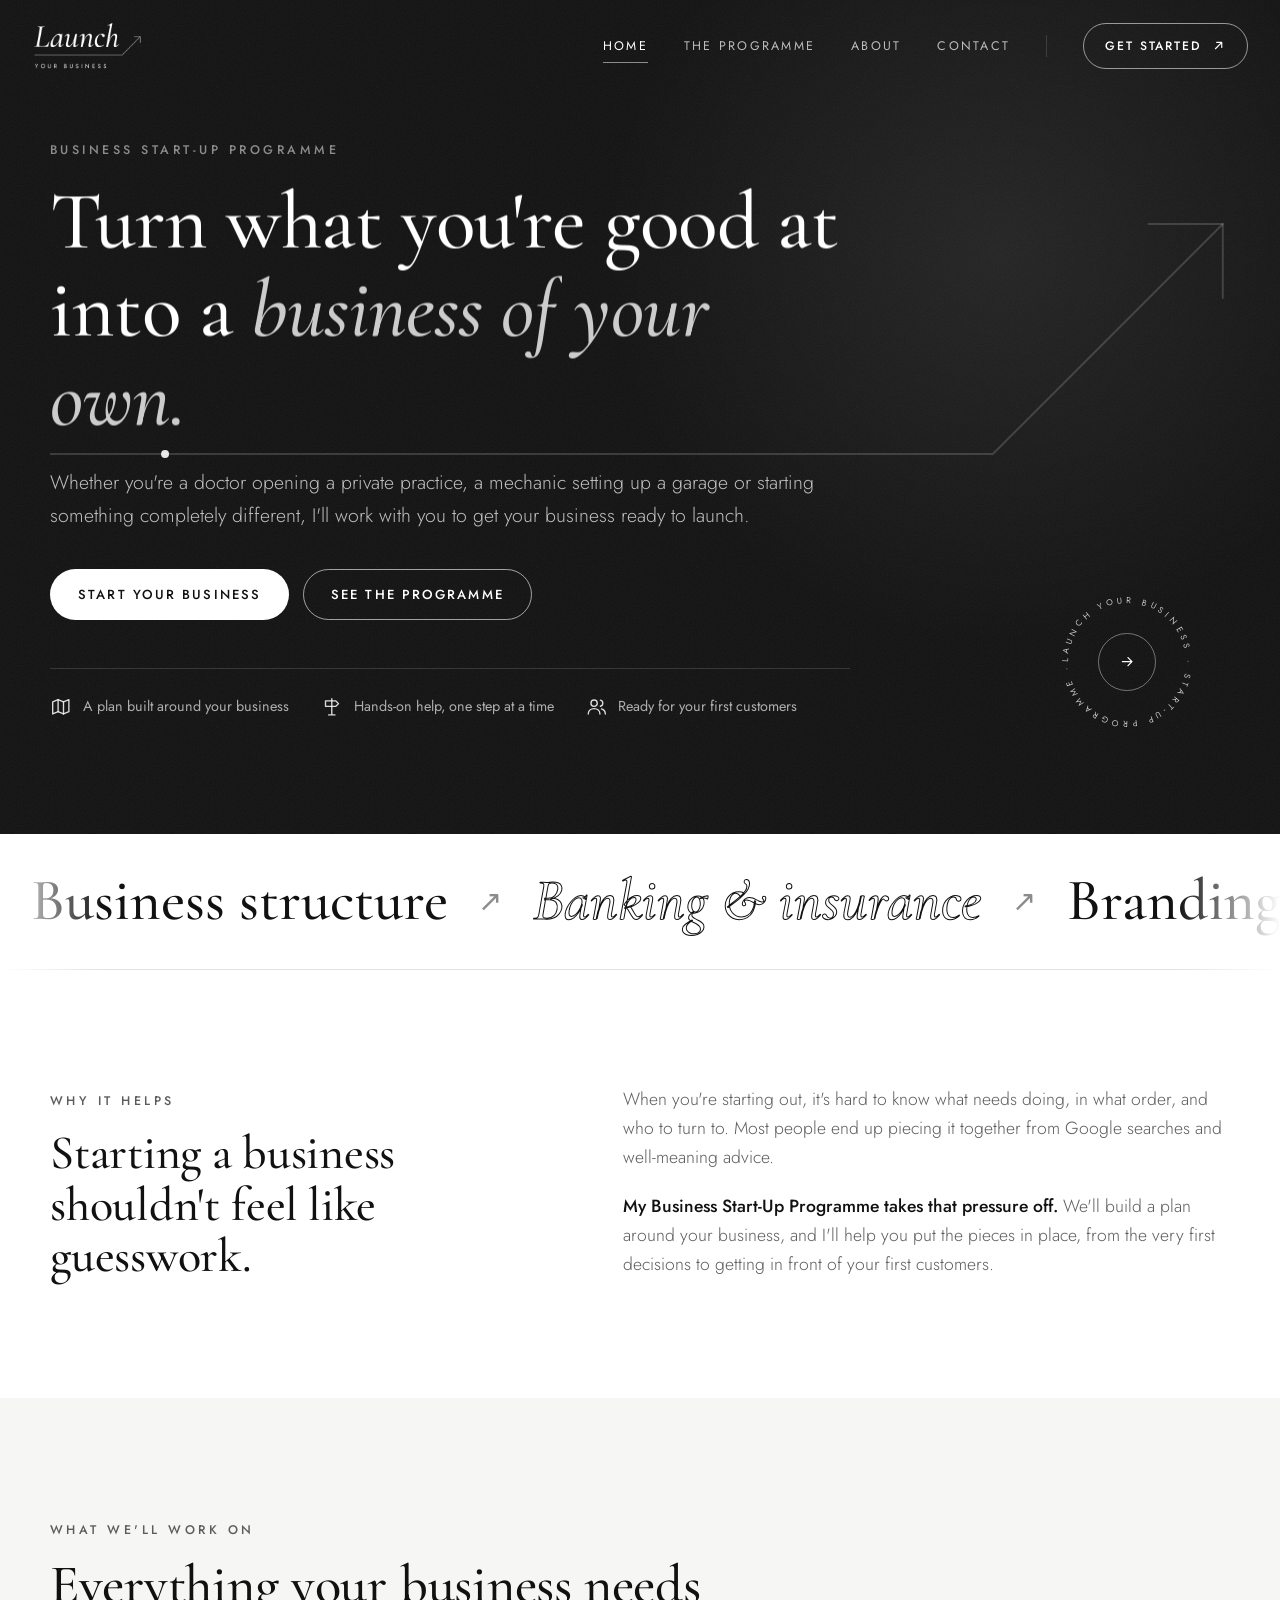
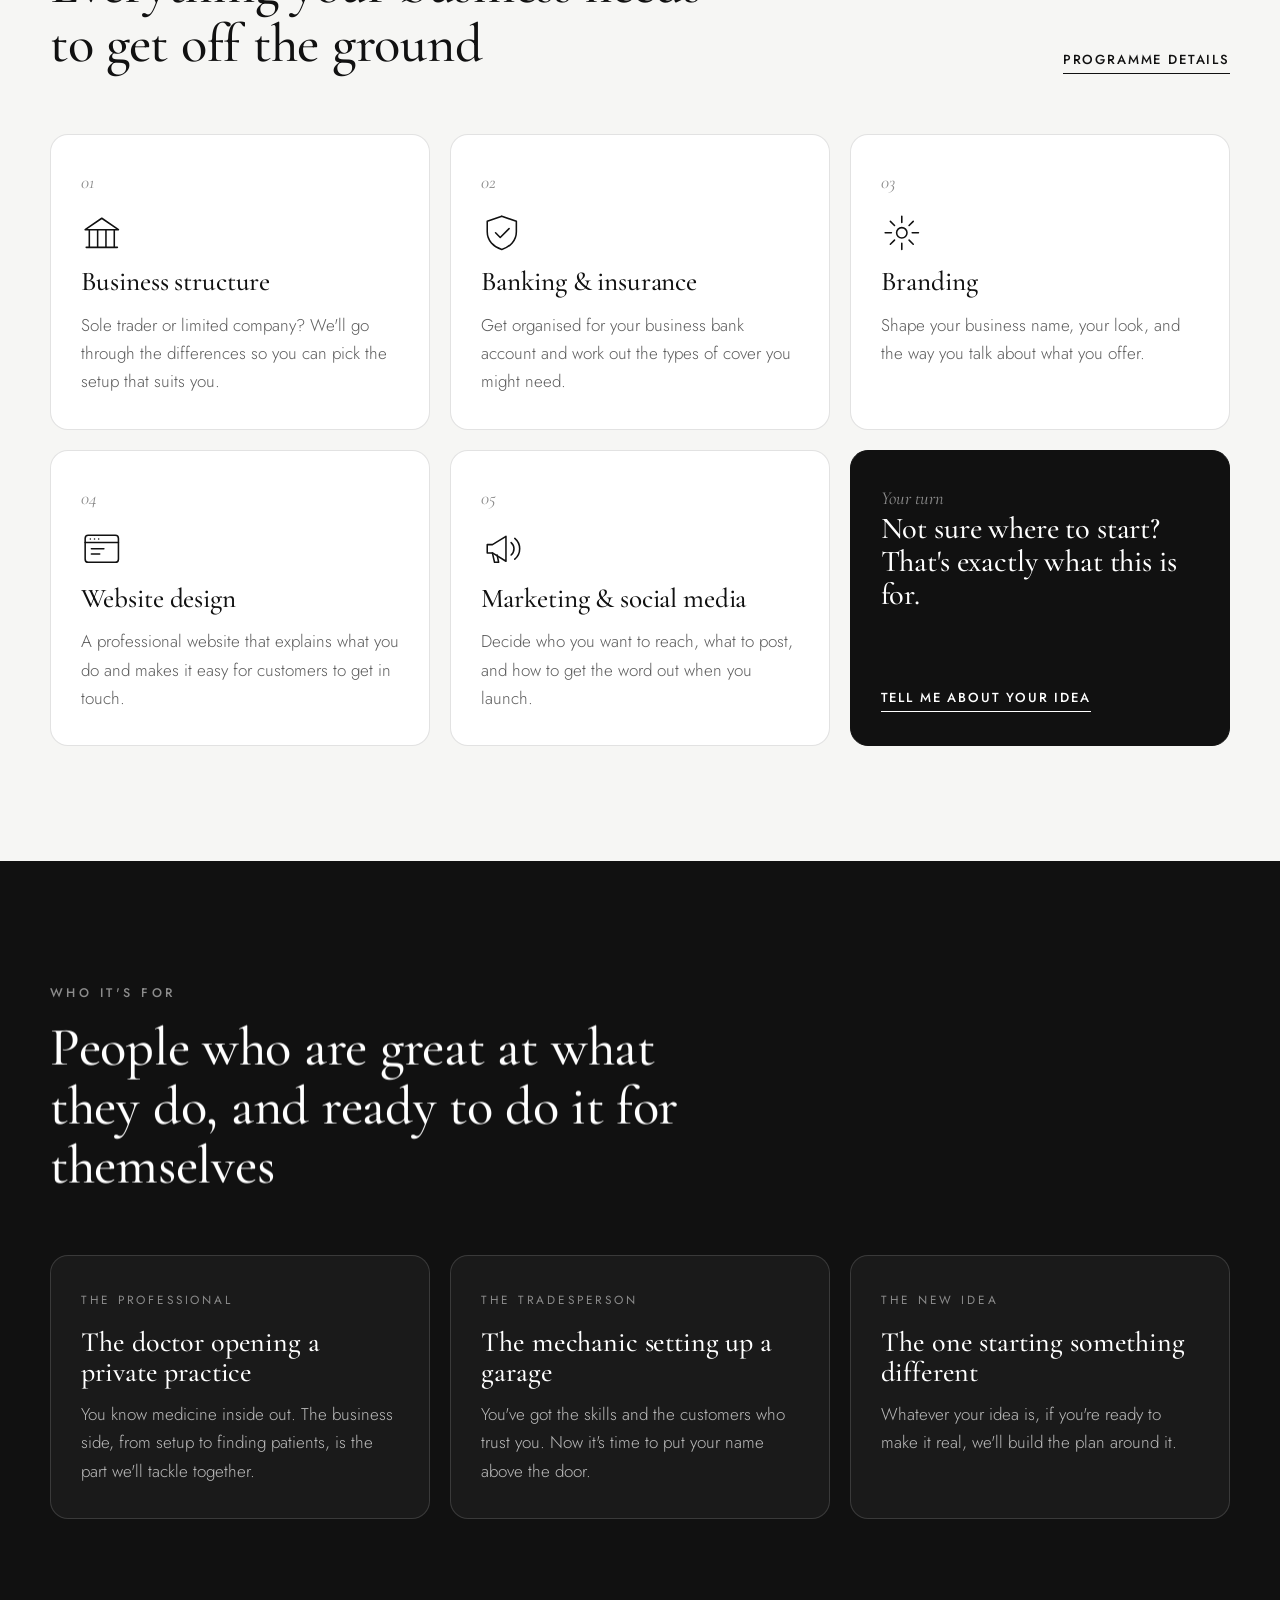
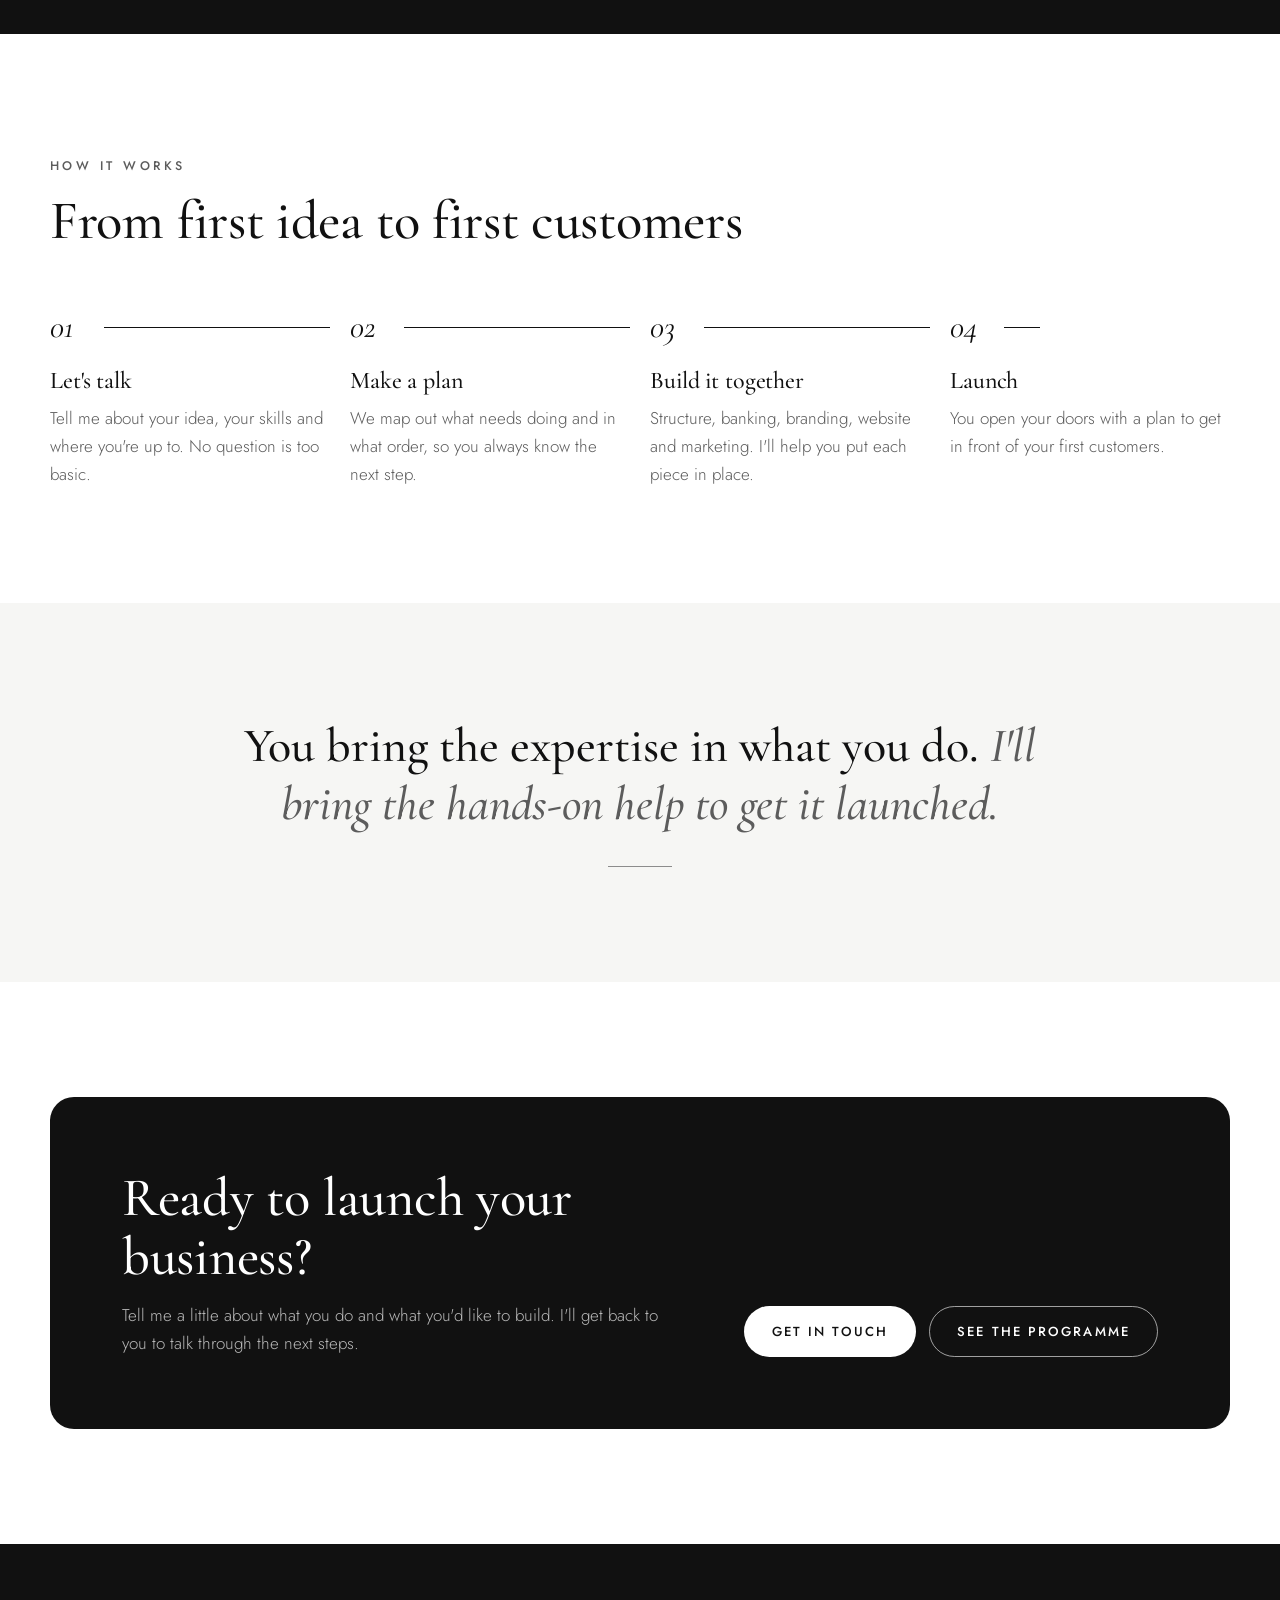
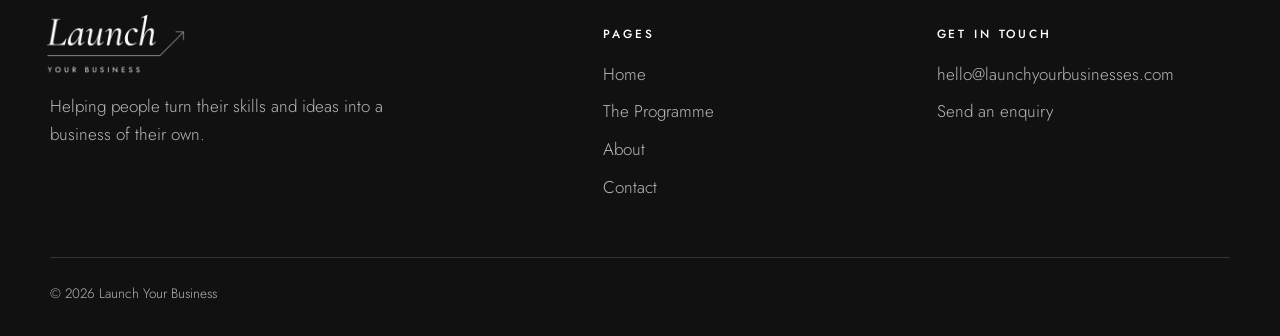
==== index.html @ cf75a1b1 "Add Launch Your Business site: pages, styles, brand assets, SEO files Co-Authored-By: Claude Opus 5." ====
<!DOCTYPE html>
<!--
  ============================================================
  Website designed & developed by BuildYourWeb
  https://buildyourweb.ae
  Crafted for Launch Your Business - Business Start-Up Programme.
  (c) BuildYourWeb. All rights reserved.
  ============================================================
-->
<html lang="en-GB">
  <head>
    <meta charset="UTF-8" />
    <meta name="viewport" content="width=device-width, initial-scale=1.0, viewport-fit=cover" />
    <title>Launch Your Business | Business Start-Up Programme</title>
    <meta name="description" content="Turn your skills into a business of your own. Hands-on help with business structure, banking and insurance, branding, your website and marketing, from the first decisions to your first customers." />
    <meta name="theme-color" content="#111111" />
    <meta name="apple-mobile-web-app-status-bar-style" content="black" />
    <script>
      (function () {
        var d = document.documentElement;
        d.classList.add("js");
        try {
          if (!sessionStorage.getItem("lyb-intro") && !window.matchMedia("(prefers-reduced-motion: reduce)").matches) {
            d.classList.add("show-intro");
            sessionStorage.setItem("lyb-intro", "1");
          }
        } catch (e) {}
      })();
    </script>
    <link rel="canonical" href="https://www.launchyourbusinesses.com/" />

    <link rel="icon" type="image/png" href="assets/logo/favicon.png?v=1" />
    <link rel="apple-touch-icon" href="assets/logo/favicon.png?v=1" />

    <meta property="og:type" content="website" />
    <meta property="og:url" content="https://www.launchyourbusinesses.com/" />
    <meta property="og:title" content="Launch Your Business | Business Start-Up Programme" />
    <meta property="og:description" content="Hands-on help turning your skills and ideas into a business of your own, from the first decisions to your first customers." />
    <meta property="og:image" content="https://www.launchyourbusinesses.com/assets/logo/lyb-logo.png" />
    <meta property="og:site_name" content="Launch Your Business" />
    <meta property="og:locale" content="en_GB" />
    <meta name="twitter:card" content="summary_large_image" />

    <link rel="preconnect" href="https://fonts.googleapis.com" />
    <link rel="preconnect" href="https://fonts.gstatic.com" crossorigin />
    <link href="https://fonts.googleapis.com/css2?family=Cormorant+Garamond:ital,wght@0,500;0,600;1,500&family=Jost:wght@300;400;500&display=swap" rel="stylesheet" />
    <link rel="stylesheet" href="assets/css/style.css?v=24" />
    <script type="application/ld+json">
      {
        "@context": "https://schema.org",
        "@type": "ProfessionalService",
        "name": "Launch Your Business",
        "url": "https://www.launchyourbusinesses.com/",
        "logo": "https://www.launchyourbusinesses.com/assets/logo/lyb-logo.png",
        "description": "A business start-up programme helping people turn their skills and ideas into a business of their own: business structure, banking and insurance, branding, website design, and marketing and social media."
      }
    </script>
  </head>
  <body data-page="home">
    <div class="intro" aria-hidden="true">
      <div class="intro-inner">
        <span class="intro-word"><span>Launch</span></span>
        <svg class="intro-line" viewBox="0 0 400 70" fill="none">
          <path d="M3 60 H300 L355 8" pathLength="1" />
          <path d="M328 8 H355 V35" pathLength="1" />
        </svg>
        <span class="intro-sub">Your Business</span>
      </div>
    </div>
    <a class="skip-link" href="#main">Skip to content</a>
    <header class="site-header">
      <div class="container nav-wrap">
        <a class="logo" href="./" aria-label="Launch Your Business home">
          <img src="assets/logo/lyb-logo-transparent.png" alt="Launch Your Business" width="2400" height="1071" decoding="async" />
        </a>
        <nav class="nav" id="site-nav" aria-label="Main">
          <ul class="nav-links">
            <li><a href="./" data-page-link="home">Home</a></li>
            <li><a href="programme/" data-page-link="programme">The Programme</a></li>
            <li><a href="about/" data-page-link="about">About</a></li>
            <li><a href="contact/" data-page-link="contact">Contact</a></li>
          </ul>
          <span class="nav-divider" aria-hidden="true"></span>
          <a class="nav-cta" href="contact/">Get started <svg viewBox="0 0 24 24" fill="none" stroke="currentColor" stroke-width="1.8" stroke-linecap="round" stroke-linejoin="round" aria-hidden="true"><path d="M7 17 17 7M9 7h8v8"/></svg></a>
        </nav>
        <button class="menu-toggle" aria-expanded="false" aria-controls="site-nav" aria-label="Open menu"><span></span><span></span><span></span></button>
      </div>
      <span class="scroll-progress" aria-hidden="true"></span>
    </header>

    <main id="main">
      <section class="hero">
        <svg class="hero-line" viewBox="0 0 1000 420" fill="none" aria-hidden="true">
          <path id="heroPath" d="M0 400 H700 L940 160" pathLength="1" stroke="currentColor" stroke-width="3" stroke-linecap="round" stroke-linejoin="round" />
          <path d="M862 160 H940 V238" pathLength="1" stroke="currentColor" stroke-width="3" stroke-linecap="round" stroke-linejoin="round" />
          <circle class="hero-dot" r="4"><animateMotion dur="9s" repeatCount="indefinite" begin="1.3s"><mpath href="#heroPath" /></animateMotion></circle>
        </svg>
        <div class="container hero-inner">
          <span class="eyebrow hero-anim">Business Start-Up Programme</span>
          <h1 data-split>Turn what you're good at into a <em>business of your own.</em></h1>
          <p class="lead hero-anim" style="--i:1">Whether you're a doctor opening a private practice, a mechanic setting up a garage or starting something completely different, I'll work with you to get your business ready to launch.</p>
          <div class="hero-actions hero-anim" style="--i:2">
            <a href="contact/" class="btn btn-light" data-magnetic>Start your business</a>
            <a href="programme/" class="btn btn-ghost-light">See the programme</a>
          </div>
          <ul class="hero-facts hero-anim" style="--i:3">
            <li><svg class="fact-icon" viewBox="0 0 24 24" fill="none" stroke="currentColor" stroke-width="1.5" stroke-linecap="round" stroke-linejoin="round" aria-hidden="true"><path d="M9 4 3 6.5v13.5l6-2.5 6 2.5 6-2.5V4l-6 2.5L9 4Z"/><path d="M9 4v13.5M15 6.5V20"/></svg><span>A plan built around your business</span></li>
            <li><svg class="fact-icon" viewBox="0 0 24 24" fill="none" stroke="currentColor" stroke-width="1.5" stroke-linecap="round" stroke-linejoin="round" aria-hidden="true"><path d="M12 3v18M8.5 21h7"/><path d="M5 5.5h11.5L19.5 8.5l-3 3H5Z"/></svg><span>Hands-on help, one step at a time</span></li>
            <li><svg class="fact-icon" viewBox="0 0 24 24" fill="none" stroke="currentColor" stroke-width="1.5" stroke-linecap="round" stroke-linejoin="round" aria-hidden="true"><circle cx="9" cy="8" r="3.5"/><path d="M2.5 20c0-3.6 2.9-6 6.5-6s6.5 2.4 6.5 6"/><path d="M16 4.6a3.5 3.5 0 0 1 0 6.8M21.5 20c0-2.8-1.7-4.9-4.3-5.7"/></svg><span>Ready for your first customers</span></li>
          </ul>
        </div>
        <a class="badge" href="contact/" aria-label="Start your business">
          <svg class="badge-ring" viewBox="0 0 160 160" aria-hidden="true">
            <defs><path id="badgeCircle" d="M80 80m-62 0a62 62 0 1 1 124 0a62 62 0 1 1-124 0" /></defs>
            <text textLength="386" lengthAdjust="spacing"><textPath href="#badgeCircle" textLength="386" lengthAdjust="spacing">Launch Your Business · Start-Up Programme · </textPath></text>
          </svg>
          <span class="badge-core"><svg viewBox="0 0 24 24" fill="none" stroke="currentColor" stroke-width="1.6" stroke-linecap="round" stroke-linejoin="round" aria-hidden="true"><path d="M5.5 12h12M12.5 7l5 5-5 5"/></svg></span>
        </a>
      </section>

      <div class="marquee" aria-hidden="true">
        <div class="marquee-track">
          <div class="marquee-group"><span>Business structure</span><i>↗&#xFE0E;</i><span>Banking &amp; insurance</span><i>↗&#xFE0E;</i><span>Branding</span><i>↗&#xFE0E;</i><span>Website design</span><i>↗&#xFE0E;</i><span>Marketing &amp; social media</span><i>↗&#xFE0E;</i><span>Your first customers</span><i>↗&#xFE0E;</i></div>
          <div class="marquee-group"><span>Business structure</span><i>↗&#xFE0E;</i><span>Banking &amp; insurance</span><i>↗&#xFE0E;</i><span>Branding</span><i>↗&#xFE0E;</i><span>Website design</span><i>↗&#xFE0E;</i><span>Marketing &amp; social media</span><i>↗&#xFE0E;</i><span>Your first customers</span><i>↗&#xFE0E;</i></div>
        </div>
      </div>


      <section class="section">
        <div class="container statement">
          <div class="reveal">
            <span class="eyebrow">Why it helps</span>
            <h2 data-split>Starting a business shouldn't feel like guesswork.</h2>
          </div>
          <div class="statement-body reveal" data-scrub>
            <p>When you're starting out, it's hard to know what needs doing, in what order, and who to turn to. Most people end up piecing it together from Google searches and well-meaning advice.</p>
            <p><strong>My Business Start-Up Programme takes that pressure off.</strong> We'll build a plan around your business, and I'll help you put the pieces in place, from the very first decisions to getting in front of your first customers.</p>
          </div>
        </div>
      </section>

      <section class="section section--paper">
        <div class="container">
          <div class="section-head section-head--split reveal">
            <div>
              <span class="eyebrow">What we'll work on</span>
              <h2 data-split>Everything your business needs to get off the ground</h2>
            </div>
            <a class="text-link" href="programme/">Programme details</a>
          </div>
          <ul class="areas swipe-row">
            <li class="area reveal">
              <span class="area-num">01</span>
              <svg class="area-icon" viewBox="0 0 40 40" fill="none" stroke="currentColor" stroke-width="1.5" stroke-linecap="round" stroke-linejoin="round" aria-hidden="true"><path d="M5 34h30M8 34V17M16 34V17M24 34V17M32 34V17M4 17h32L20 6 4 17Z" /></svg>
              <h3>Business structure</h3>
              <p>Sole trader or limited company? We'll go through the differences so you can pick the setup that suits you.</p>
            </li>
            <li class="area reveal">
              <span class="area-num">02</span>
              <svg class="area-icon" viewBox="0 0 40 40" fill="none" stroke="currentColor" stroke-width="1.5" stroke-linecap="round" stroke-linejoin="round" aria-hidden="true"><path d="M20 4 6 9v10c0 8.5 6 14.5 14 17 8-2.5 14-8.5 14-17V9L20 4Z" /><path d="m14 20 4.5 4.5L27 16" /></svg>
              <h3>Banking &amp; insurance</h3>
              <p>Get organised for your business bank account and work out the types of cover you might need.</p>
            </li>
            <li class="area reveal">
              <span class="area-num">03</span>
              <svg class="area-icon" viewBox="0 0 40 40" fill="none" stroke="currentColor" stroke-width="1.5" stroke-linecap="round" stroke-linejoin="round" aria-hidden="true"><path d="M20 4v6M20 30v6M4 20h6M30 20h6M9 9l4 4M27 27l4 4M31 9l-4 4M13 27l-4 4" /><circle cx="20" cy="20" r="5" /></svg>
              <h3>Branding</h3>
              <p>Shape your business name, your look, and the way you talk about what you offer.</p>
            </li>
            <li class="area reveal">
              <span class="area-num">04</span>
              <svg class="area-icon" viewBox="0 0 40 40" fill="none" stroke="currentColor" stroke-width="1.5" stroke-linecap="round" stroke-linejoin="round" aria-hidden="true"><rect x="4" y="7" width="32" height="26" rx="3" /><path d="M4 14h32M9 10.5h.01M13 10.5h.01M17 10.5h.01M10 20h12M10 25h8" /></svg>
              <h3>Website design</h3>
              <p>A professional website that explains what you do and makes it easy for customers to get in touch.</p>
            </li>
            <li class="area reveal">
              <span class="area-num">05</span>
              <svg class="area-icon" viewBox="0 0 40 40" fill="none" stroke="currentColor" stroke-width="1.5" stroke-linecap="round" stroke-linejoin="round" aria-hidden="true"><path d="M6 16v8h5l13 8V8l-13 8H6Z" /><path d="M11 24l2 9h4l-1.5-7M29 14a8 8 0 0 1 0 12M32.5 10a13 13 0 0 1 0 20" /></svg>
              <h3>Marketing &amp; social media</h3>
              <p>Decide who you want to reach, what to post, and how to get the word out when you launch.</p>
            </li>
            <li class="area area--cta reveal">
              <div>
                <span class="area-num">Your turn</span>
                <h3>Not sure where to start? That's exactly what this is for.</h3>
              </div>
              <a class="text-link" href="contact/">Tell me about your idea</a>
            </li>
          </ul>
          <span class="swipe-hint" aria-hidden="true">Swipe to see more →</span>
        </div>
      </section>

      <section class="section dark">
        <div class="container">
          <div class="section-head reveal">
            <span class="eyebrow">Who it's for</span>
            <h2 data-split>People who are great at what they do, and ready to do it for themselves</h2>
          </div>
          <div class="people swipe-row">
            <article class="person reveal">
              <span class="person-tag">The professional</span>
              <h3>The doctor opening a private practice</h3>
              <p>You know medicine inside out. The business side, from setup to finding patients, is the part we'll tackle together.</p>
            </article>
            <article class="person reveal">
              <span class="person-tag">The tradesperson</span>
              <h3>The mechanic setting up a garage</h3>
              <p>You've got the skills and the customers who trust you. Now it's time to put your name above the door.</p>
            </article>
            <article class="person reveal">
              <span class="person-tag">The new idea</span>
              <h3>The one starting something different</h3>
              <p>Whatever your idea is, if you're ready to make it real, we'll build the plan around it.</p>
            </article>
          </div>
          <span class="swipe-hint" aria-hidden="true">Swipe to see more →</span>
        </div>
      </section>

      <section class="section">
        <div class="container">
          <div class="section-head reveal">
            <span class="eyebrow">How it works</span>
            <h2 data-split>From first idea to first customers</h2>
          </div>
          <ol class="process">
            <li class="reveal"><h3>Let's talk</h3><p>Tell me about your idea, your skills and where you're up to. No question is too basic.</p></li>
            <li class="reveal"><h3>Make a plan</h3><p>We map out what needs doing and in what order, so you always know the next step.</p></li>
            <li class="reveal"><h3>Build it together</h3><p>Structure, banking, branding, website and marketing. I'll help you put each piece in place.</p></li>
            <li class="reveal"><h3>Launch</h3><p>You open your doors with a plan to get in front of your first customers.</p></li>
          </ol>
        </div>
      </section>

      <section class="section section--paper">
        <div class="container quote reveal">
          <p data-scrub>You bring the expertise in what you do. <em>I'll bring the hands-on help to get it launched.</em></p>
          <div class="quote-rule"></div>
        </div>
      </section>

      <section class="section">
        <div class="container">
          <div class="cta reveal">
            <div>
              <h2 data-split>Ready to launch your business?</h2>
              <p>Tell me a little about what you do and what you'd like to build. I'll get back to you to talk through the next steps.</p>
            </div>
            <div class="cta-actions">
              <a href="contact/" class="btn btn-light" data-magnetic>Get in touch</a>
              <a href="programme/" class="btn btn-ghost-light">See the programme</a>
            </div>
          </div>
        </div>
      </section>
    </main>

    <footer class="site-footer">
      <div class="container">
        <div class="footer-grid">
          <div class="footer-brand">
            <a class="logo" href="./" aria-label="Launch Your Business home">
              <img src="assets/logo/lyb-logo-transparent.png" alt="Launch Your Business" width="2400" height="1071" decoding="async" loading="lazy" />
            </a>
            <p>Helping people turn their skills and ideas into a business of their own.</p>
          </div>
          <nav class="footer-col" aria-label="Footer">
            <h4>Pages</h4>
            <ul>
              <li><a href="./">Home</a></li>
              <li><a href="programme/">The Programme</a></li>
              <li><a href="about/">About</a></li>
              <li><a href="contact/">Contact</a></li>
            </ul>
          </nav>
          <div class="footer-col">
            <h4>Get in touch</h4>
            <ul>
              <li><a href="mailto:hello@launchyourbusinesses.com">hello@launchyourbusinesses.com</a></li>
              <li><a href="contact/">Send an enquiry</a></li>
            </ul>
          </div>
        </div>
        <div class="footer-bottom">
          <span>© <span data-year>2026</span> Launch Your Business</span>
        </div>
      </div>
    </footer>

    <script src="assets/js/main.js?v=10"></script>
  </body>
</html>
---- assets/css/style.css ----
/* ==========================================================================
   Launch Your Business
   Black & white system. Cormorant Garamond for headings, Jost for everything
   else. The only accent is the grey from the logo arrow.
   ========================================================================== */

:root {
  --black: #111111;
  --black-2: #1a1a1a;
  --white: #ffffff;
  --paper: #f6f6f4;
  --grey: #8c8c8c;
  --muted: #5c5c5c;
  --line: rgba(17, 17, 17, 0.12);
  --line-strong: rgba(17, 17, 17, 0.28);
  --line-dark: rgba(255, 255, 255, 0.14);

  --serif: "Cormorant Garamond", Georgia, "Times New Roman", serif;
  --sans: "Jost", "Helvetica Neue", Arial, sans-serif;

  --max: 1180px;
  --gutter: clamp(1rem, 4vw, 2rem);
  --radius: 18px;
  --ease: cubic-bezier(0.22, 1, 0.36, 1);
}

*,
*::before,
*::after {
  box-sizing: border-box;
}

html,
body {
  overscroll-behavior: none;
}

/* no browser scrollbar: the line under the navbar shows scroll progress */
html {
  scrollbar-width: none;
}

html::-webkit-scrollbar,
body::-webkit-scrollbar {
  display: none;
}

/* iPhone Safari colours the strip behind the notch / status bar from the page
   background and any fixed header touching the top, so both must be dark.
   The white only lives on <main>. */
html {
  background: var(--black);
  scroll-behavior: smooth;
  -webkit-text-size-adjust: 100%;
}

body {
  margin: 0;
  min-height: 100vh;
  font-family: var(--sans);
  font-size: 1.0625rem;
  font-weight: 400;
  line-height: 1.65;
  color: var(--black);
  background: var(--black);
  overflow-x: hidden;
  -webkit-font-smoothing: antialiased;
}

main {
  display: block;
  background: var(--white);
}

img,
svg {
  display: block;
  max-width: 100%;
}

a {
  color: inherit;
}

h1,
h2,
h3 {
  margin: 0;
  font-family: var(--serif);
  font-weight: 500;
  line-height: 1.08;
  letter-spacing: -0.005em;
}

h1 {
  font-size: clamp(2.7rem, 6.4vw, 5.2rem);
}

h2 {
  font-size: clamp(2.1rem, 4.4vw, 3.4rem);
}

h3 {
  font-size: 1.6rem;
}

h1 em,
h2 em {
  font-style: italic;
}

p {
  margin: 0;
}

.container {
  width: min(100% - 2 * var(--gutter), var(--max));
  margin-inline: auto;
}

.skip-link {
  position: absolute;
  left: 1rem;
  top: -3rem;
  z-index: 100;
  padding: 0.6rem 1rem;
  background: var(--white);
  color: var(--black);
  border-radius: 8px;
}

.skip-link:focus {
  top: 1rem;
}

:focus-visible {
  outline: 2px solid var(--grey);
  outline-offset: 3px;
}

.eyebrow {
  display: inline-block;
  margin-bottom: 1rem;
  font-size: 0.78rem;
  font-weight: 500;
  letter-spacing: 0.28em;
  text-transform: uppercase;
  color: var(--muted);
}

.dark .eyebrow,
.hero .eyebrow {
  color: var(--grey);
}

.lead {
  font-size: clamp(1.08rem, 1.6vw, 1.22rem);
  font-weight: 300;
  color: var(--muted);
  max-width: 36rem;
}

.dark .lead,
.hero .lead {
  color: rgba(255, 255, 255, 0.72);
}

/* ---------- Buttons ---------- */

.btn {
  display: inline-flex;
  align-items: center;
  justify-content: center;
  gap: 0.6rem;
  min-height: 3.2rem;
  padding: 0.85rem 1.7rem;
  border: 1.5px solid transparent;
  border-radius: 999px;
  font: 500 0.82rem/1 var(--sans);
  letter-spacing: 0.16em;
  text-transform: uppercase;
  text-decoration: none;
  cursor: pointer;
  transition: background 0.25s var(--ease), color 0.25s var(--ease), border-color 0.25s var(--ease), transform 0.25s var(--ease);
}

.btn:hover {
  transform: translateY(-1px);
}

.btn svg {
  width: 1.05rem;
  height: 1.05rem;
}

.btn-primary {
  background: var(--black);
  color: var(--white);
}

.btn-primary:hover {
  background: #333;
}

.btn-ghost {
  border-color: var(--black);
  color: var(--black);
}

.btn-ghost:hover {
  background: var(--black);
  color: var(--white);
}

.btn-light {
  background: var(--white);
  color: var(--black);
}

.btn-light:hover {
  background: #e8e8e8;
}

.btn-ghost-light {
  border-color: rgba(255, 255, 255, 0.6);
  color: var(--white);
}

.btn-ghost-light:hover {
  background: var(--white);
  color: var(--black);
  border-color: var(--white);
}

.btn-sm {
  min-height: 2.6rem;
  padding: 0.6rem 1.2rem;
  font-size: 0.74rem;
}

.text-link {
  display: inline-flex;
  align-items: center;
  gap: 0.45rem;
  font-size: 0.82rem;
  font-weight: 500;
  letter-spacing: 0.14em;
  text-transform: uppercase;
  text-decoration: none;
  border-bottom: 1px solid currentColor;
  padding-bottom: 0.15rem;
}

/* ---------- Header ---------- */

.site-header {
  position: fixed;
  inset: 0 0 auto 0;
  z-index: 50;
  padding-top: env(safe-area-inset-top, 0px);
  color: var(--white);
  border-bottom: 1px solid transparent;
  transition: background 0.35s var(--ease), border-color 0.35s var(--ease);
}

.site-header.is-scrolled,
body.nav-open .site-header {
  background: rgba(17, 17, 17, 0.92);
  -webkit-backdrop-filter: blur(12px);
  backdrop-filter: blur(12px);
  border-bottom-color: var(--line-dark);
}

body.nav-open .site-header {
  background: var(--black);
  -webkit-backdrop-filter: none;
  backdrop-filter: none;
}

/* full-width bar: logo and links sit near the screen edges, not the content column */
.site-header .nav-wrap {
  width: 100%;
  max-width: none;
  padding-inline: clamp(1.25rem, 2.5vw, 2.5rem);
}

.nav-wrap {
  display: flex;
  align-items: center;
  justify-content: space-between;
  gap: 2rem;
  height: 5.75rem;
  transition: height 0.35s var(--ease);
}

.site-header.is-scrolled .nav-wrap {
  height: 4.75rem;
}

.logo {
  flex-shrink: 0;
}

.logo img {
  width: auto;
  height: 3.1rem;
  transition: height 0.35s var(--ease);
}

.site-header.is-scrolled .logo img {
  height: 2.7rem;
}

.nav {
  display: flex;
  align-items: center;
  gap: 2.25rem;
}

.nav-links {
  display: flex;
  align-items: center;
  gap: 2.25rem;
  margin: 0;
  padding: 0;
  list-style: none;
}

.nav-links a {
  position: relative;
  display: block;
  padding: 0.4rem 0;
  font-size: 0.78rem;
  font-weight: 400;
  letter-spacing: 0.18em;
  text-transform: uppercase;
  text-decoration: none;
  color: rgba(255, 255, 255, 0.7);
  transition: color 0.25s;
}

/* underline that draws in from the left, like the logo's line */
.nav-links a::after {
  content: "";
  position: absolute;
  left: 0;
  right: 0;
  bottom: 0;
  height: 1px;
  background: var(--white);
  transform: scaleX(0);
  transform-origin: right;
  transition: transform 0.4s var(--ease);
}

.nav-links a:hover {
  color: var(--white);
}

.nav-links a:hover::after {
  transform: scaleX(1);
  transform-origin: left;
}

.nav-links a.active {
  color: var(--white);
}

.nav-links a.active::after {
  background: var(--grey);
  transform: scaleX(1);
}

.nav-divider {
  width: 1px;
  height: 1.4rem;
  background: var(--line-dark);
}

.nav-cta {
  display: inline-flex;
  align-items: center;
  gap: 0.55rem;
  padding: 0.75rem 1.3rem;
  border: 1px solid rgba(255, 255, 255, 0.55);
  border-radius: 999px;
  font-size: 0.76rem;
  font-weight: 500;
  letter-spacing: 0.16em;
  text-transform: uppercase;
  text-decoration: none;
  color: var(--white);
  transition: background 0.25s, color 0.25s, border-color 0.25s;
}

.nav-cta svg {
  width: 0.95rem;
  height: 0.95rem;
  transition: transform 0.35s var(--ease);
}

.nav-cta:hover {
  background: var(--white);
  border-color: var(--white);
  color: var(--black);
}

.nav-cta:hover svg {
  transform: translate(2px, -2px);
}

.menu-toggle {
  display: none;
  position: relative;
  width: 2.75rem;
  height: 2.75rem;
  margin-right: -0.5rem;
  padding: 0;
  border: 0;
  background: none;
  cursor: pointer;
}

.menu-toggle span {
  position: absolute;
  right: 0.5rem;
  width: 1.5rem;
  height: 1.5px;
  background: var(--white);
  transition: transform 0.3s var(--ease), opacity 0.2s, width 0.3s var(--ease), top 0.3s var(--ease);
}

.menu-toggle span:nth-child(1) {
  top: 34%;
}

.menu-toggle span:nth-child(2) {
  top: 50%;
  width: 1rem;
}

.menu-toggle span:nth-child(3) {
  top: 66%;
}

.menu-toggle[aria-expanded="true"] span:nth-child(1) {
  top: 50%;
  transform: rotate(45deg);
}

.menu-toggle[aria-expanded="true"] span:nth-child(2) {
  opacity: 0;
}

.menu-toggle[aria-expanded="true"] span:nth-child(3) {
  top: 50%;
  transform: rotate(-45deg);
}

@media (max-width: 860px) {
  .menu-toggle {
    display: block;
  }

  .nav-wrap,
  .site-header.is-scrolled .nav-wrap {
    height: 4.75rem;
  }

  /* compact menu that drops down on the right, under the menu button */
  .nav {
    position: absolute;
    top: calc(100% + 0.5rem);
    right: clamp(1rem, 2.5vw, 2.5rem);
    flex-direction: column;
    align-items: stretch;
    gap: 0;
    width: max-content;
    min-width: 12rem;
    max-width: calc(100vw - 2rem);
    padding: 0.5rem;
    border: 1px solid rgba(255, 255, 255, 0.14);
    border-radius: 16px;
    background: var(--black);
    box-shadow: 0 22px 44px -16px rgba(0, 0, 0, 0.65);
    opacity: 0;
    visibility: hidden;
    transform: translateY(-6px) scale(0.96);
    transform-origin: top right;
    transition: opacity 0.22s ease, transform 0.28s var(--ease), visibility 0.22s;
  }

  body.nav-open .nav {
    opacity: 1;
    visibility: visible;
    transform: none;
  }

  .nav-links {
    flex-direction: column;
    align-items: stretch;
    gap: 0.15rem;
  }

  .nav-links a {
    display: flex;
    align-items: center;
    justify-content: space-between;
    gap: 1.25rem;
    padding: 0.75rem 0.9rem;
    border-radius: 10px;
    font-size: 0.8rem;
    color: rgba(255, 255, 255, 0.75);
    transition: background 0.2s, color 0.2s;
  }

  .nav-links a:hover,
  .nav-links a.active {
    background: rgba(255, 255, 255, 0.07);
    color: var(--white);
  }

  .nav-links a::after {
    display: none;
  }

  .nav-links a.active::before {
    content: "";
    order: 2;
    flex-shrink: 0;
    width: 0.35rem;
    height: 0.35rem;
    border-radius: 50%;
    background: var(--white);
  }

  .nav-divider {
    display: block;
    width: auto;
    height: 1px;
    margin: 0.4rem 0.4rem;
  }

  .nav-cta {
    justify-content: center;
    padding: 0.8rem 1rem;
    border-radius: 10px;
    background: var(--white);
    border-color: var(--white);
    color: var(--black);
    font-size: 0.74rem;
  }
}

/* ---------- Hero ---------- */

.hero {
  position: relative;
  overflow: hidden;
  padding: clamp(7rem, 10.5vw, 8.75rem) 0 clamp(5rem, 9vw, 7.5rem);
  background: var(--black);
  color: var(--white);
}

/* the logo's rising line, drawn large behind the hero */
.hero-line {
  position: absolute;
  right: clamp(1.5rem, 4vw, 5rem);
  top: 6rem;
  width: min(66vw, 1150px);
  height: auto;
  color: rgba(255, 255, 255, 0.09);
  pointer-events: none;
}

.hero-inner {
  position: relative;
}

.hero-inner > * {
  max-width: 50rem;
}

.hero h1 {
  margin-bottom: 1.5rem;
}

.hero h1 em {
  color: rgba(255, 255, 255, 0.78);
}

.hero-actions {
  display: flex;
  flex-wrap: wrap;
  gap: 0.85rem;
  margin-top: 2.4rem;
}

.hero-facts {
  display: flex;
  flex-wrap: wrap;
  gap: 0.6rem 2rem;
  margin: 3rem 0 0;
  padding: 1.6rem 0 0;
  list-style: none;
  border-top: 1px solid var(--line-dark);
  font-size: 0.9rem;
  color: rgba(255, 255, 255, 0.65);
}

.hero-facts li {
  display: flex;
  align-items: center;
  gap: 0.7rem;
}

.fact-icon {
  flex-shrink: 0;
  width: 1.35rem;
  height: 1.35rem;
  color: rgba(255, 255, 255, 0.85);
}

/* Page hero (inner pages) */
.hero--page {
  padding-bottom: clamp(4rem, 7vw, 5.5rem);
}

.hero--page h1 {
  font-size: clamp(2.5rem, 5.4vw, 4.3rem);
}

/* ---------- Sections ---------- */

.section {
  padding-block: clamp(4.5rem, 9vw, 7.5rem);
}

.section--tight {
  padding-top: 0;
}

.section--paper {
  background: var(--paper);
}

.dark {
  background: var(--black);
  color: var(--white);
}

.section-head {
  max-width: 44rem;
  margin-bottom: clamp(2.5rem, 5vw, 3.75rem);
}

.section-head p {
  margin-top: 1.1rem;
  font-size: 1.08rem;
  font-weight: 300;
  color: var(--muted);
}

.dark .section-head p {
  color: rgba(255, 255, 255, 0.7);
}

.section-head--split {
  display: grid;
  grid-template-columns: minmax(0, 1fr) auto;
  align-items: end;
  gap: 1rem 2rem;
  max-width: none;
}

.section-head--split > div {
  max-width: 44rem;
}

/* ---------- Intro / statement ---------- */

.statement {
  display: grid;
  grid-template-columns: minmax(0, 0.9fr) minmax(0, 1.1fr);
  gap: clamp(2rem, 6vw, 6rem);
  align-items: start;
}

.statement h2 {
  font-size: clamp(2rem, 3.8vw, 3rem);
}

.statement-body {
  display: grid;
  gap: 1.25rem;
  font-size: 1.1rem;
  font-weight: 300;
  color: var(--muted);
}

.statement-body strong {
  font-weight: 500;
  color: var(--black);
}

/* ---------- Area cards (what we work on) ---------- */

.areas {
  display: grid;
  grid-template-columns: repeat(3, minmax(0, 1fr));
  gap: 1.25rem;
  margin: 0;
  padding: 0;
  list-style: none;
}

.area {
  position: relative;
  display: flex;
  flex-direction: column;
  gap: 0.9rem;
  min-height: 100%;
  padding: 2rem 1.85rem 2.1rem;
  border: 1px solid var(--line);
  border-radius: var(--radius);
  background: var(--white);
  transition: border-color 0.3s var(--ease), transform 0.3s var(--ease);
}

.area:hover {
  border-color: var(--line-strong);
  transform: translateY(-3px);
}

.area-num {
  font-family: var(--serif);
  font-style: italic;
  font-size: 1.15rem;
  color: var(--grey);
}

.area-icon {
  width: 2.6rem;
  height: 2.6rem;
  color: var(--black);
}

.area h3 {
  font-size: 1.7rem;
}

.area p {
  font-weight: 300;
  color: var(--muted);
}

.area--cta {
  justify-content: space-between;
  background: var(--black);
  color: var(--white);
  border-color: var(--black);
}

.area--cta h3 {
  font-size: 1.9rem;
}

.area--cta p {
  color: rgba(255, 255, 255, 0.7);
}

.area--cta .text-link {
  align-self: flex-start;
}

@media (max-width: 960px) {
  .areas {
    grid-template-columns: repeat(2, minmax(0, 1fr));
  }
}

/* ---------- Who it's for ---------- */

.people {
  display: grid;
  grid-template-columns: repeat(3, minmax(0, 1fr));
  gap: 1.25rem;
}

.person {
  padding: 2.1rem 1.9rem;
  border-radius: var(--radius);
  border: 1px solid var(--line-dark);
  background: var(--black-2);
}

.person-tag {
  display: block;
  margin-bottom: 1.1rem;
  font-size: 0.74rem;
  letter-spacing: 0.24em;
  text-transform: uppercase;
  color: var(--grey);
}

.person h3 {
  margin-bottom: 0.8rem;
  font-size: 1.75rem;
}

.person p {
  font-weight: 300;
  color: rgba(255, 255, 255, 0.7);
}

/* ---------- Process ---------- */

.process {
  display: grid;
  grid-template-columns: repeat(4, minmax(0, 1fr));
  gap: 1.25rem;
  margin: 0;
  padding: 0;
  list-style: none;
  counter-reset: step;
}

.process li {
  position: relative;
  padding-top: 3.6rem;
  counter-increment: step;
}

.process li::before {
  content: "0" counter(step);
  position: absolute;
  top: 0;
  left: 0;
  font-family: var(--serif);
  font-style: italic;
  font-size: 2rem;
  line-height: 1;
}

.process li::after {
  content: "";
  position: absolute;
  top: 1rem;
  left: 3.4rem;
  right: 0;
  height: 1px;
  background: var(--line-strong);
}

.process li:last-child::after {
  right: auto;
  width: 2.2rem;
}

.process h3 {
  margin-bottom: 0.6rem;
  font-size: 1.5rem;
}

.process p {
  font-weight: 300;
  color: var(--muted);
}

@media (max-width: 960px) {
  .process {
    grid-template-columns: repeat(2, minmax(0, 1fr));
    gap: 2.5rem 1.5rem;
  }
}

/* ---------- Quote band ---------- */

.quote {
  max-width: 54rem;
  margin-inline: auto;
  text-align: center;
}

.quote p {
  font-family: var(--serif);
  font-size: clamp(1.9rem, 4vw, 3rem);
  font-weight: 500;
  line-height: 1.2;
}

.quote p em {
  color: var(--muted);
}

.quote-rule {
  width: 4rem;
  height: 1px;
  margin: 2rem auto 0;
  background: var(--grey);
}

/* ---------- Detail rows (programme page) ---------- */

.details {
  display: grid;
  gap: 0;
  border-top: 1px solid var(--line);
}

.detail {
  display: grid;
  grid-template-columns: 5rem minmax(0, 0.9fr) minmax(0, 1.3fr);
  gap: 1.5rem 2.5rem;
  padding: 2.75rem 0;
  border-bottom: 1px solid var(--line);
}

.detail-num {
  font-family: var(--serif);
  font-style: italic;
  font-size: 2.2rem;
  line-height: 1;
  color: var(--grey);
}

.detail h3 {
  font-size: clamp(1.8rem, 3vw, 2.3rem);
}

.detail-copy {
  display: grid;
  gap: 1rem;
  font-weight: 300;
  color: var(--muted);
}

.detail-list {
  display: grid;
  gap: 0.55rem;
  margin: 0.4rem 0 0;
  padding: 0;
  list-style: none;
  color: var(--black);
  font-weight: 400;
}

.detail-list li {
  position: relative;
  padding-left: 1.9rem;
}

.detail-list li::before {
  content: "";
  position: absolute;
  left: 0;
  top: 0.2em;
  width: 1.15rem;
  height: 1.15rem;
  background: url("data:image/svg+xml,%3Csvg xmlns='http://www.w3.org/2000/svg' viewBox='0 0 24 24' fill='none' stroke='%23111111' stroke-width='1.8' stroke-linecap='round' stroke-linejoin='round'%3E%3Cpath d='M4.5 12.5 9.5 17.5 19.5 6.5'/%3E%3C/svg%3E") center / contain no-repeat;
}

/* ---------- CTA band ---------- */

.cta {
  display: grid;
  grid-template-columns: minmax(0, 1fr) auto;
  align-items: end;
  gap: 2rem 3rem;
  padding: clamp(2.5rem, 6vw, 4.5rem);
  border-radius: calc(var(--radius) + 6px);
  background: var(--black);
  color: var(--white);
}

.cta h2 {
  margin-bottom: 0.9rem;
}

.cta p {
  max-width: 34rem;
  font-weight: 300;
  color: rgba(255, 255, 255, 0.7);
}

.cta-actions {
  display: flex;
  flex-wrap: wrap;
  gap: 0.8rem;
}

.dark .cta {
  background: var(--white);
  color: var(--black);
}

.dark .cta p {
  color: var(--muted);
}

@media (max-width: 860px) {
  .cta {
    grid-template-columns: 1fr;
    align-items: start;
  }
}

/* ---------- Contact ---------- */

.contact-grid {
  display: grid;
  grid-template-columns: minmax(0, 1.35fr) minmax(0, 0.85fr);
  gap: clamp(2rem, 5vw, 4rem);
  align-items: start;
}

.form {
  display: grid;
  grid-template-columns: repeat(2, minmax(0, 1fr));
  gap: 1.25rem;
}

.field {
  display: grid;
  gap: 0.45rem;
}

.field--full {
  grid-column: 1 / -1;
}

.field label {
  font-size: 0.78rem;
  font-weight: 500;
  letter-spacing: 0.14em;
  text-transform: uppercase;
}

.req {
  color: var(--grey);
}

.field input,
.field select,
.field textarea {
  width: 100%;
  padding: 0.95rem 1.05rem;
  border: 1px solid var(--line-strong);
  border-radius: 12px;
  background: var(--white);
  font: 400 1rem/1.4 var(--sans);
  color: var(--black);
  transition: border-color 0.2s;
}

.field select {
  appearance: none;
  background-image: url("data:image/svg+xml,%3Csvg xmlns='http://www.w3.org/2000/svg' viewBox='0 0 12 8'%3E%3Cpath d='M1 1l5 5 5-5' fill='none' stroke='%23111' stroke-width='1.5'/%3E%3C/svg%3E");
  background-repeat: no-repeat;
  background-position: right 1rem center;
  background-size: 0.75rem;
  padding-right: 2.5rem;
}

.field textarea {
  min-height: 9rem;
  resize: vertical;
}

.field input:focus,
.field select:focus,
.field textarea:focus {
  outline: none;
  border-color: var(--black);
}

.field.has-error input,
.field.has-error select,
.field.has-error textarea {
  border-color: #b3261e;
}

.checkbox-label {
  display: flex;
  gap: 0.7rem;
  align-items: flex-start;
  font-size: 0.95rem !important;
  font-weight: 300 !important;
  letter-spacing: 0 !important;
  text-transform: none !important;
}

.checkbox-label input {
  width: 1.15rem;
  height: 1.15rem;
  margin-top: 0.2rem;
  accent-color: var(--black);
}

.form-actions {
  grid-column: 1 / -1;
  display: flex;
  flex-wrap: wrap;
  align-items: center;
  gap: 1rem 1.5rem;
}

.status {
  font-size: 0.95rem;
}

.status.error {
  color: #b3261e;
}

.status.success {
  color: var(--black);
}

.contact-card {
  display: grid;
  gap: 1.4rem;
  padding: 2.2rem 2rem;
  border-radius: var(--radius);
  background: var(--black);
  color: var(--white);
}

.contact-card h3 {
  font-size: 1.9rem;
}

.contact-card p {
  font-weight: 300;
  color: rgba(255, 255, 255, 0.7);
}

.contact-row {
  display: grid;
  gap: 0.2rem;
  padding-top: 1.1rem;
  border-top: 1px solid var(--line-dark);
}

.contact-row span {
  font-size: 0.72rem;
  letter-spacing: 0.22em;
  text-transform: uppercase;
  color: var(--grey);
}

.contact-row a {
  font-size: 1.05rem;
  text-decoration: none;
  color: var(--white);
  word-break: break-word;
}

.contact-row a:hover {
  text-decoration: underline;
}

.contact-note {
  margin-top: 1.25rem;
  padding: 1.5rem 1.6rem;
  border: 1px solid var(--line);
  border-radius: var(--radius);
}

.contact-note h3 {
  margin-bottom: 0.5rem;
  font-size: 1.4rem;
}

.contact-note p {
  font-weight: 300;
  color: var(--muted);
}

@media (max-width: 860px) {
  .contact-grid {
    grid-template-columns: 1fr;
  }
}

/* ---------- Footer ---------- */

.site-footer {
  padding: clamp(3.5rem, 7vw, 5rem) 0 2rem;
  background: var(--black);
  color: rgba(255, 255, 255, 0.7);
}

.footer-grid {
  display: grid;
  grid-template-columns: minmax(0, 1.4fr) repeat(2, minmax(0, 0.8fr));
  gap: 2.5rem;
}

.footer-brand .logo img {
  height: 4rem;
  margin: -0.75rem 0 1rem -0.4rem;
}

.footer-brand p {
  max-width: 22rem;
  font-weight: 300;
}

.footer-col h4 {
  margin: 0 0 1rem;
  font-size: 0.74rem;
  font-weight: 500;
  letter-spacing: 0.24em;
  text-transform: uppercase;
  color: var(--white);
}

.footer-col ul {
  display: grid;
  gap: 0.6rem;
  margin: 0;
  padding: 0;
  list-style: none;
}

.footer-col a {
  text-decoration: none;
  font-weight: 300;
}

.footer-col a:hover {
  color: var(--white);
}

.footer-bottom {
  display: flex;
  flex-wrap: wrap;
  justify-content: space-between;
  gap: 0.75rem 2rem;
  margin-top: 3.5rem;
  padding-top: 1.5rem;
  border-top: 1px solid var(--line-dark);
  font-size: 0.85rem;
  font-weight: 300;
}

.footer-bottom a {
  text-decoration: none;
}

.footer-bottom a:hover {
  color: var(--white);
}

@media (max-width: 760px) {
  .footer-grid {
    grid-template-columns: 1fr 1fr;
  }

  .footer-brand {
    grid-column: 1 / -1;
  }
}

/* ---------- Toast ---------- */

.toast {
  position: fixed;
  left: 50%;
  bottom: 1.5rem;
  z-index: 80;
  width: min(92vw, 28rem);
  padding: 1.1rem 1.4rem;
  border-radius: 14px;
  background: var(--black);
  color: var(--white);
  text-align: center;
  box-shadow: 0 18px 40px rgba(0, 0, 0, 0.25);
  opacity: 0;
  visibility: hidden;
  transform: translate(-50%, 12px);
  transition: opacity 0.3s, transform 0.3s var(--ease), visibility 0.3s;
}

.toast.show {
  opacity: 1;
  visibility: visible;
  transform: translate(-50%, 0);
}

/* ---------- Reveal ---------- */

@media (prefers-reduced-motion: no-preference) {
  .js .reveal {
    opacity: 0;
    transform: translateY(18px);
    transition: opacity 0.6s var(--ease), transform 0.6s var(--ease);
  }

  .js .reveal.is-visible {
    opacity: 1;
    transform: none;
  }
}

@media (prefers-reduced-motion: reduce) {
  html {
    scroll-behavior: auto;
  }

  *,
  *::before,
  *::after {
    transition: none !important;
  }
}

/* ==========================================================================
   Compact phone layout
   Less vertical scrolling: tighter rhythm, swipe rows instead of tall
   stacks of big cards (same approach as Build Your Web and Rejuvenate).
   ========================================================================== */

.swipe-hint {
  display: none;
}

@media (max-width: 640px) {
  body {
    font-size: 1rem;
  }

  h1 {
    font-size: 2.6rem;
  }

  h2 {
    font-size: 2rem;
  }

  .eyebrow {
    margin-bottom: 0.7rem;
    font-size: 0.7rem;
  }

  .nav-wrap,
  .site-header.is-scrolled .nav-wrap {
    height: 4.5rem;
  }

  .logo img,
  .site-header.is-scrolled .logo img {
    height: 2.5rem;
  }


  .section {
    padding-block: 3.25rem;
  }

  .section--tight {
    padding-top: 0;
  }

  .section-head {
    margin-bottom: 1.6rem;
  }

  .section-head p {
    margin-top: 0.7rem;
    font-size: 1rem;
  }

  .section-head--split {
    grid-template-columns: 1fr;
  }

  .section-head--split .text-link {
    justify-self: start;
  }

  /* Hero */
  .hero {
    padding: 6.75rem 0 3.5rem;
  }

  .hero h1 {
    margin-bottom: 1.1rem;
  }



  .hero-actions {
    margin-top: 1.8rem;
  }

  .hero-actions .btn {
    flex: 1 1 100%;
  }

  .hero-facts {
    margin-top: 2.2rem;
    padding-top: 1.2rem;
    gap: 0.45rem;
    flex-direction: column;
    font-size: 0.85rem;
  }

  .hero--page {
    padding-bottom: 3rem;
  }

  .hero--page h1 {
    font-size: 2.4rem;
  }

  /* Statement */
  .statement {
    grid-template-columns: 1fr;
    gap: 1.1rem;
  }

  .statement h2 {
    font-size: 1.9rem;
  }

  .statement-body {
    gap: 0.9rem;
    font-size: 1rem;
  }

  /* Swipe rows: area cards + people cards */
  .swipe-row {
    display: flex;
    gap: 0.8rem;
    margin-inline: calc(-1 * var(--gutter));
    padding: 0 var(--gutter) 0.4rem;
    overflow-x: auto;
    scroll-snap-type: x mandatory;
    scroll-padding-inline: var(--gutter);
    scrollbar-width: none;
  }

  .swipe-row::-webkit-scrollbar {
    display: none;
  }

  .swipe-row > * {
    flex: 0 0 80%;
    scroll-snap-align: start;
  }

  .js .swipe-row .reveal {
    opacity: 1;
    transform: none;
  }

  .swipe-hint {
    display: block;
    margin-top: 0.4rem;
    font-size: 0.72rem;
    letter-spacing: 0.14em;
    text-transform: uppercase;
    color: var(--grey);
  }

  .area {
    gap: 0.6rem;
    padding: 1.4rem 1.3rem 1.5rem;
  }

  .area:hover {
    transform: none;
  }

  .area-icon {
    width: 2.1rem;
    height: 2.1rem;
  }

  .area h3,
  .area--cta h3 {
    font-size: 1.45rem;
  }

  .area p {
    font-size: 0.95rem;
  }

  .person {
    padding: 1.5rem 1.35rem;
  }

  .person h3 {
    font-size: 1.45rem;
  }

  .person p {
    font-size: 0.95rem;
  }

  /* Process: compact numbered list */
  .process {
    grid-template-columns: 1fr;
    gap: 0;
  }

  .process li {
    display: grid;
    grid-template-columns: 2.6rem 1fr;
    padding: 1.1rem 0;
    border-bottom: 1px solid var(--line);
  }

  .process li:first-child {
    border-top: 1px solid var(--line);
  }

  .process li::before {
    position: static;
    grid-row: span 2;
    font-size: 1.4rem;
  }

  .process li::after {
    display: none;
  }

  .process h3 {
    margin-bottom: 0.25rem;
    font-size: 1.3rem;
  }

  .process p {
    font-size: 0.95rem;
  }

  /* Quote */
  .quote p {
    font-size: 1.65rem;
  }

  .quote-rule {
    margin-top: 1.3rem;
  }

  /* Programme detail rows */
  .detail {
    grid-template-columns: 2.6rem 1fr;
    gap: 0.6rem 0.4rem;
    padding: 1.6rem 0;
  }

  .detail-num {
    font-size: 1.5rem;
  }

  .detail h3 {
    font-size: 1.6rem;
  }

  .detail-copy {
    grid-column: 2;
    gap: 0.7rem;
    font-size: 0.97rem;
  }

  /* CTA */
  .cta {
    gap: 1.4rem;
    padding: 2rem 1.4rem;
  }

  .cta h2 {
    font-size: 1.85rem;
  }

  .cta-actions .btn {
    flex: 1 1 100%;
  }

  /* Contact */
  .form {
    grid-template-columns: 1fr;
    gap: 1rem;
  }

  .form-actions .btn {
    width: 100%;
  }

  .contact-card {
    padding: 1.6rem 1.4rem;
    gap: 1.1rem;
  }

  /* Footer */
  .site-footer {
    padding-top: 2.75rem;
  }

  .footer-grid {
    gap: 1.75rem;
  }

  .footer-bottom {
    margin-top: 2.25rem;
    flex-direction: column;
  }
}

/* ---------- Dark variants & anchors ---------- */

.dark .process p {
  color: rgba(255, 255, 255, 0.7);
}

.dark .process li::after {
  background: var(--line-dark);
}

#contact-form {
  scroll-margin-top: 6.5rem;
}

@media (max-width: 640px) {
  .dark .process li {
    border-color: var(--line-dark);
  }
}

/* ---------- About page ---------- */

.about-intro {
  display: grid;
  grid-template-columns: minmax(0, 0.85fr) minmax(0, 1.15fr);
  gap: clamp(2rem, 6vw, 5.5rem);
  align-items: center;
}

.portrait {
  margin: 0;
  aspect-ratio: 4 / 5;
  border-radius: calc(var(--radius) + 6px);
  overflow: hidden;
  background: var(--black);
}

.portrait img {
  width: 100%;
  height: 100%;
  object-fit: cover;
}

.portrait-placeholder {
  position: relative;
  display: grid;
  place-items: center;
  height: 100%;
  color: var(--white);
  background:
    radial-gradient(420px circle at 70% 20%, rgba(255, 255, 255, 0.08), transparent 60%),
    var(--black);
}

.portrait-mark {
  font-family: var(--serif);
  font-style: italic;
  font-size: clamp(3rem, 7vw, 5rem);
  color: transparent;
  -webkit-text-stroke: 1px rgba(255, 255, 255, 0.35);
}

.portrait-note {
  position: absolute;
  bottom: 1.4rem;
  left: 0;
  right: 0;
  text-align: center;
  font-size: 0.72rem;
  letter-spacing: 0.24em;
  text-transform: uppercase;
  color: var(--grey);
}

.about-copy h2 {
  margin-bottom: 1.5rem;
}

.about-body {
  display: grid;
  gap: 1.1rem;
  font-size: 1.08rem;
  font-weight: 300;
  color: var(--muted);
}

.values {
  grid-template-columns: repeat(4, minmax(0, 1fr));
}

.dark .quote p em {
  color: rgba(255, 255, 255, 0.6);
}

@media (max-width: 960px) {
  .values {
    grid-template-columns: repeat(2, minmax(0, 1fr));
  }
}

@media (max-width: 760px) {
  .about-intro {
    grid-template-columns: 1fr;
  }

  .portrait {
    aspect-ratio: 5 / 4;
  }
}

@media (max-width: 640px) {
  .about-intro {
    gap: 1.5rem;
  }

  .about-body {
    font-size: 1rem;
  }
}

/* ==========================================================================
   Motion & effects
   Everything here has a no-JS / reduced-motion fallback: content is always
   visible if scripts fail, and nothing moves for people who ask it not to.
   ========================================================================== */

@keyframes failsafe-show {
  to {
    opacity: 1;
    transform: none;
  }
}

/* ---------- Scroll progress line under the navbar ---------- */

.scroll-progress {
  position: absolute;
  left: 0;
  bottom: -1px;
  width: 100%;
  height: 1px;
  background: linear-gradient(90deg, rgba(255, 255, 255, 0.15), var(--white));
  transform: scaleX(var(--p, 0));
  transform-origin: left;
  opacity: 0;
  transition: opacity 0.3s;
  pointer-events: none;
}

.site-header.is-scrolled .scroll-progress {
  opacity: 1;
}

/* ---------- Words rising out of a mask ---------- */

.w {
  display: inline-block;
  overflow: hidden;
  vertical-align: top;
  padding: 0 0.08em 0.14em;
  margin: 0 -0.08em -0.14em;
}

.wi {
  display: inline-block;
  will-change: transform;
}

.js [data-split] .wi {
  transform: translate3d(0, 108%, 0);
  transition: transform 0.85s cubic-bezier(0.2, 0.85, 0.2, 1);
  transition-delay: calc(var(--d, 0) * 40ms);
}

.js [data-split].is-in .wi {
  transform: none;
}

/* keep headings hidden for the split, but never leave them invisible */
.js [data-split]:not(.is-split) {
  opacity: 0;
  animation: failsafe-show 0.01s 2.5s forwards;
}

/* ---------- Intro (home, once per visit) ---------- */

.intro {
  display: none;
}

.show-intro .intro {
  position: fixed;
  inset: 0;
  z-index: 200;
  display: grid;
  place-items: center;
  background: var(--black);
  color: var(--white);
  pointer-events: none;
  animation: intro-out 0.8s cubic-bezier(0.76, 0, 0.24, 1) 1.15s forwards;
}

.intro-inner {
  position: relative;
  display: grid;
  justify-items: start;
}

.intro-word {
  display: block;
  overflow: hidden;
  font-family: var(--serif);
  font-style: italic;
  font-weight: 500;
  font-size: clamp(4rem, 12vw, 7.5rem);
  line-height: 1.05;
  padding-right: 0.1em;
}

.intro-word span {
  display: block;
  transform: translateY(105%);
  animation: intro-rise 0.7s cubic-bezier(0.2, 0.85, 0.2, 1) 0.05s forwards;
}

.intro-line {
  width: 100%;
  margin-top: -0.2rem;
  overflow: visible;
}

.intro-line path {
  fill: none;
  stroke: var(--grey);
  stroke-width: 2;
  stroke-linecap: round;
  stroke-linejoin: round;
  stroke-dasharray: 1;
  stroke-dashoffset: 1;
  animation: draw 0.6s cubic-bezier(0.65, 0, 0.35, 1) 0.35s forwards;
}

.intro-line path + path {
  animation-delay: 0.85s;
  animation-duration: 0.25s;
}

.intro-sub {
  margin-top: 0.6rem;
  font-size: clamp(0.7rem, 1.6vw, 0.85rem);
  letter-spacing: 0.5em;
  text-transform: uppercase;
  opacity: 0;
  animation: fade-in 0.5s ease 0.55s forwards;
}

@keyframes intro-rise {
  to {
    transform: none;
  }
}

@keyframes draw {
  to {
    stroke-dashoffset: 0;
  }
}

@keyframes fade-in {
  to {
    opacity: 1;
  }
}

@keyframes intro-out {
  to {
    clip-path: inset(0 0 100% 0);
    visibility: hidden;
  }
}

/* ---------- Hero: grain, spotlight, drawn line ---------- */

.hero::before,
.hero::after {
  content: "";
  position: absolute;
  inset: 0;
  pointer-events: none;
}

.hero::before {
  opacity: 0.08;
  background-image: url("data:image/svg+xml,%3Csvg xmlns='http://www.w3.org/2000/svg' width='160' height='160'%3E%3Cfilter id='n'%3E%3CfeTurbulence type='fractalNoise' baseFrequency='.9' numOctaves='2' stitchTiles='stitch'/%3E%3CfeColorMatrix values='0 0 0 0 1 0 0 0 0 1 0 0 0 0 1 0 0 0 .7 0'/%3E%3C/filter%3E%3Crect width='100%25' height='100%25' filter='url(%23n)'/%3E%3C/svg%3E");
}

.hero::after {
  background: radial-gradient(640px circle at var(--mx, 78%) var(--my, 30%), rgba(255, 255, 255, 0.075), transparent 62%);
  transition: background 0.2s;
}

.hero > * {
  position: relative;
  z-index: 1;
}

.hero .hero-line {
  position: absolute;
  z-index: 0;
  color: rgba(255, 255, 255, 0.16);
}

.js .hero-line path {
  stroke-dasharray: 1;
  stroke-dashoffset: 1;
  transition: stroke-dashoffset 0.9s cubic-bezier(0.65, 0, 0.35, 1) 0.15s;
}

.js .hero-line path + path {
  transition-duration: 0.3s;
  transition-delay: 1.05s;
}

.js .hero.is-in .hero-line path {
  stroke-dashoffset: 0;
}

.hero-dot {
  fill: var(--white);
  opacity: 0;
  transition: opacity 0.5s 1.3s;
}

.hero.is-in .hero-dot {
  opacity: 0.9;
}

/* hero copy fades up in sequence after the headline */
.js .hero-anim {
  opacity: 0;
  transform: translateY(16px);
  transition: opacity 0.7s var(--ease), transform 0.7s var(--ease);
  transition-delay: calc(0.25s + var(--i, 0) * 0.09s);
  animation: failsafe-show 0.01s 3s forwards;
}

.js .hero.is-in .hero-anim {
  opacity: 1;
  transform: none;
}

.hero .eyebrow.hero-anim {
  transition-delay: 0s;
}

/* rotating circular badge */
.badge {
  position: absolute;
  right: clamp(1.5rem, 6vw, 6rem);
  bottom: clamp(3rem, 8vw, 6rem);
  z-index: 2;
  display: grid;
  place-items: center;
  width: 9.5rem;
  height: 9.5rem;
  color: var(--white);
  text-decoration: none;
}

.badge-ring {
  position: absolute;
  inset: 0;
  width: 100%;
  height: 100%;
  animation: spin 16s linear infinite;
}

.badge-ring text {
  font-family: var(--sans);
  font-size: 9px;
  letter-spacing: 2.3px;
  text-transform: uppercase;
  fill: rgba(255, 255, 255, 0.75);
}

.badge-core {
  display: grid;
  place-items: center;
  width: 3.6rem;
  height: 3.6rem;
  border-radius: 50%;
  border: 1px solid rgba(255, 255, 255, 0.4);
  transition: background 0.35s var(--ease), color 0.35s var(--ease), transform 0.5s var(--ease);
}

.badge-core svg {
  width: 1.2rem;
  height: 1.2rem;
}

.badge:hover .badge-core {
  background: var(--white);
  color: var(--black);
  transform: rotate(-45deg) scale(1.06);
}

.js .badge {
  opacity: 0;
  transform: scale(0.85);
  transition: opacity 0.8s var(--ease) 0.8s, transform 0.9s var(--ease) 0.8s;
  animation: failsafe-show 0.01s 3.2s forwards;
}

.js .hero.is-in .badge {
  opacity: 1;
  transform: none;
}

@keyframes spin {
  to {
    transform: rotate(360deg);
  }
}

@media (max-width: 1200px) {
  .badge {
    width: 7.5rem;
    height: 7.5rem;
    right: clamp(1rem, 3vw, 2rem);
  }

  .badge-core {
    width: 2.9rem;
    height: 2.9rem;
  }
}

@media (max-width: 960px) {
  .badge {
    display: none;
  }
}

@media (max-width: 350px) {
  .badge {
    display: none !important;
  }
}

/* phones: smaller wheel beside the bullet points (they stack into a column here) */
@media (max-width: 640px) {
  .badge {
    display: grid;
    width: 5.75rem;
    height: 5.75rem;
    right: var(--gutter);
    bottom: 3.1rem;
  }

  .badge-ring text {
    font-size: 9.6px;
    letter-spacing: 2.6px;
  }

  .badge-core {
    width: 2.3rem;
    height: 2.3rem;
  }

  .badge-core svg {
    width: 0.95rem;
    height: 0.95rem;
  }
}

/* ---------- Marquee band ---------- */

.marquee {
  overflow: hidden;
  padding: clamp(1.4rem, 3vw, 2.2rem) 0;
  border-bottom: 1px solid var(--line);
  background: var(--white);
  -webkit-mask-image: linear-gradient(90deg, transparent, #000 8%, #000 92%, transparent);
  mask-image: linear-gradient(90deg, transparent, #000 8%, #000 92%, transparent);
}

.marquee-track {
  display: flex;
  width: max-content;
  animation: marquee 28s linear infinite;
}

.marquee-group {
  display: flex;
  align-items: center;
  flex-shrink: 0;
}

.marquee-group span {
  padding: 0 clamp(1rem, 2.4vw, 2rem);
  font-family: var(--serif);
  font-size: clamp(2rem, 4.6vw, 3.8rem);
  font-weight: 500;
  line-height: 1.1;
  white-space: nowrap;
}

.marquee-group span:nth-child(4n + 3) {
  font-style: italic;
  color: transparent;
  -webkit-text-stroke: 1px var(--black);
}

.marquee-group i {
  font-style: normal;
  font-size: clamp(1.2rem, 2.4vw, 1.8rem);
  color: var(--grey);
}

@keyframes marquee {
  to {
    transform: translateX(-50%);
  }
}

/* ---------- Text that lights up while scrolling ---------- */

.is-scrub .sw {
  opacity: 0.16;
  transition: opacity 0.3s ease;
}

.is-scrub .sw.lit {
  opacity: 1;
}

/* ---------- Card spotlight + drawn icons ---------- */

.area,
.person {
  isolation: isolate;
  overflow: hidden;
}

.area::before,
.person::before {
  content: "";
  position: absolute;
  inset: 0;
  z-index: -1;
  background: radial-gradient(380px circle at var(--x, 50%) var(--y, 0%), rgba(17, 17, 17, 0.07), transparent 55%);
  opacity: 0;
  transition: opacity 0.45s var(--ease);
}

.area--cta::before,
.person::before {
  background: radial-gradient(380px circle at var(--x, 50%) var(--y, 0%), rgba(255, 255, 255, 0.11), transparent 55%);
}

.person {
  position: relative;
  transition: border-color 0.3s var(--ease), transform 0.3s var(--ease);
}

.area:hover::before,
.person:hover::before {
  opacity: 1;
}

.person:hover {
  border-color: rgba(255, 255, 255, 0.3);
  transform: translateY(-3px);
}

.area-icon.draw > * {
  stroke-dasharray: 1;
  stroke-dashoffset: 1;
  transition: stroke-dashoffset 1.1s cubic-bezier(0.65, 0, 0.35, 1) 0.15s;
}

.area.is-visible .area-icon.draw > * {
  stroke-dashoffset: 0;
}

/* ---------- Process steps light up ---------- */

.process li::before {
  color: #c9c9c9;
  transition: color 0.5s var(--ease);
}

.process li.is-active::before {
  color: var(--black);
}

.process li::after {
  background:
    linear-gradient(var(--black), var(--black)) no-repeat left / 0% 100%,
    var(--line-strong);
  transition: background-size 0.85s cubic-bezier(0.65, 0, 0.35, 1) 0.1s;
}

.process li.is-active::after {
  background-size: 100% 100%, auto;
}

.dark .process li::before {
  color: rgba(255, 255, 255, 0.25);
}

.dark .process li.is-active::before {
  color: var(--white);
}

.dark .process li::after {
  background:
    linear-gradient(var(--white), var(--white)) no-repeat left / 0% 100%,
    var(--line-dark);
}

.dark .process li.is-active::after {
  background-size: 100% 100%, auto;
}

/* ---------- Phones ---------- */



@media (max-width: 640px) {
  .marquee {
    padding: 1.1rem 0;
  }

  .marquee-track {
    animation-duration: 21s;
  }

  .process li:first-child {
    border-top-color: var(--line);
  }
}

/* ---------- Reduced motion: everything still, everything visible ---------- */

@media (prefers-reduced-motion: reduce) {
  .show-intro .intro {
    display: none;
  }

  .badge-ring,
  .marquee-track {
    animation: none;
  }

  .js .hero-anim,
  .js .badge {
    opacity: 1;
    transform: none;
  }

  .js .hero-line path {
    stroke-dashoffset: 0;
  }
}

/* notched iPhones: push hero content down by the status-bar height too */
@supports (padding: max(0px)) {
  .hero {
    padding-top: calc(clamp(7rem, 10.5vw, 8.75rem) + env(safe-area-inset-top, 0px));
  }

  @media (max-width: 640px) {
    .hero {
      padding-top: calc(6.75rem + env(safe-area-inset-top, 0px));
    }
  }
}
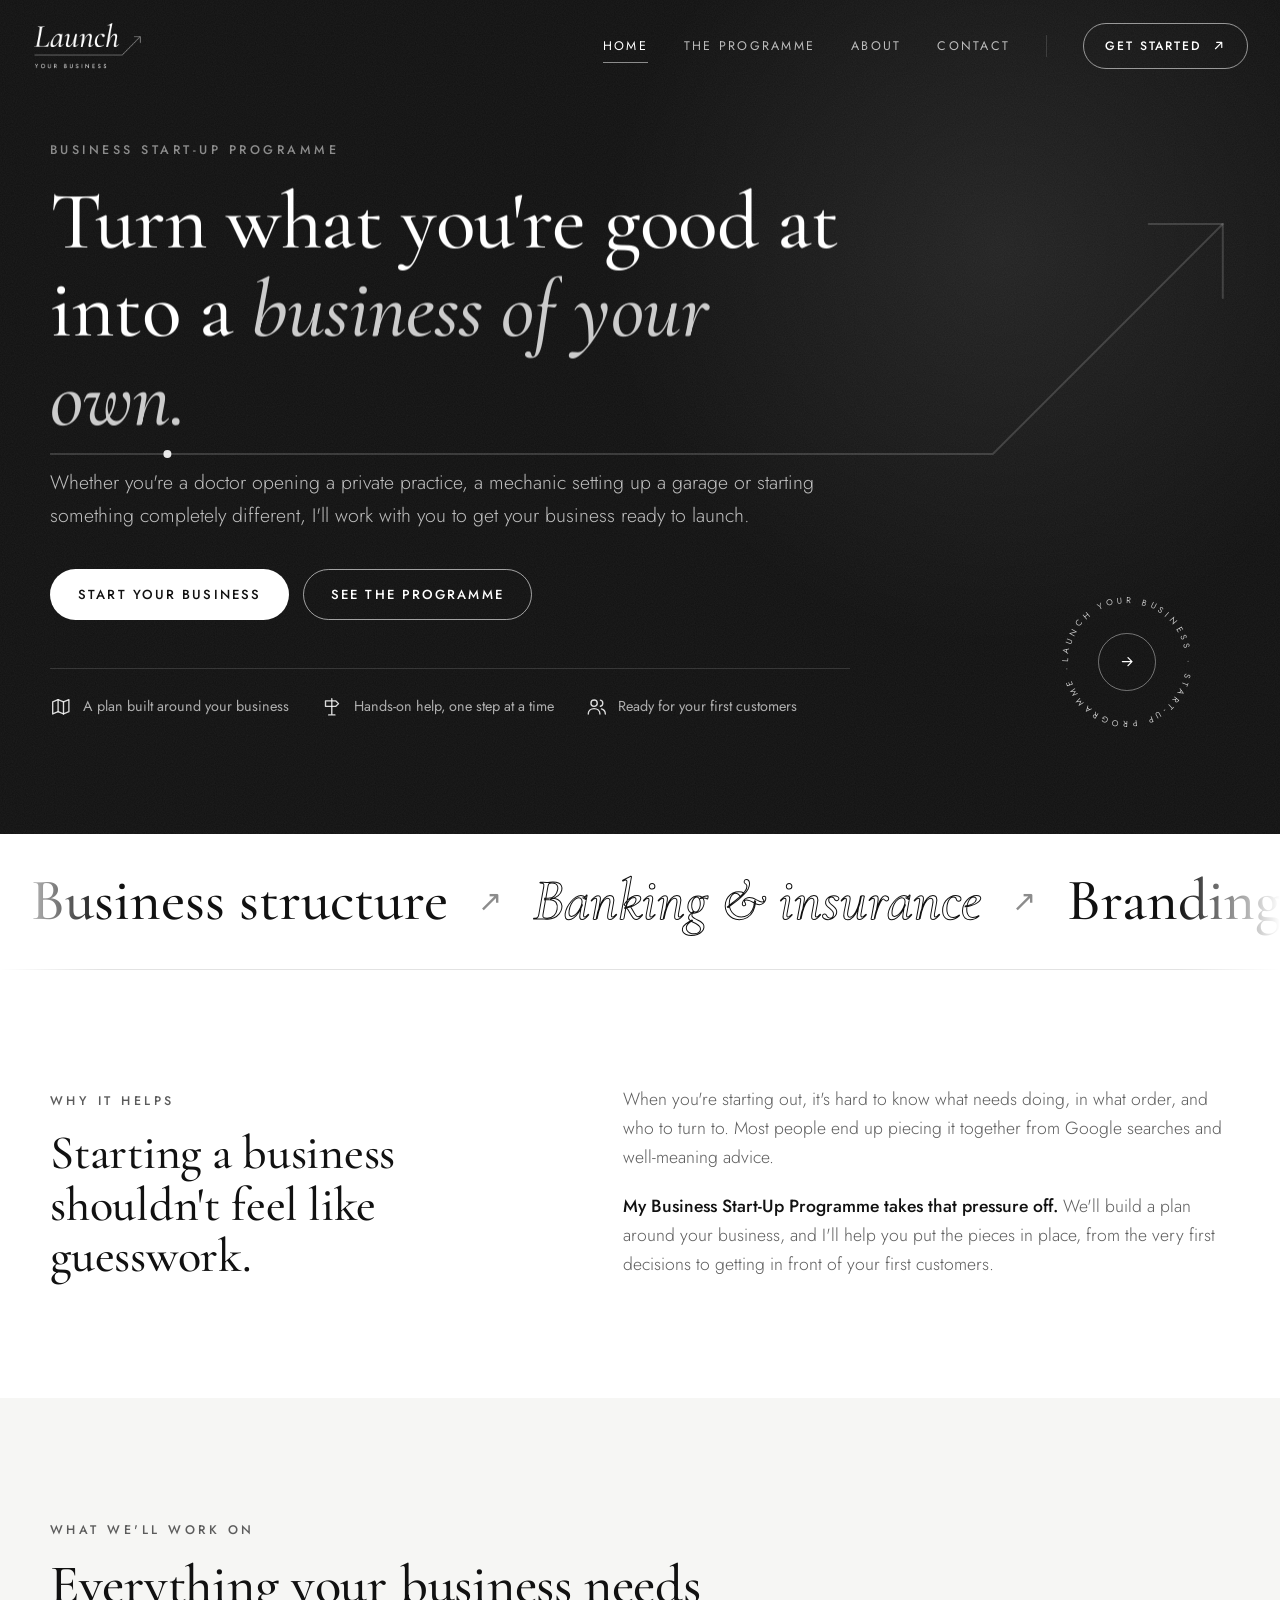
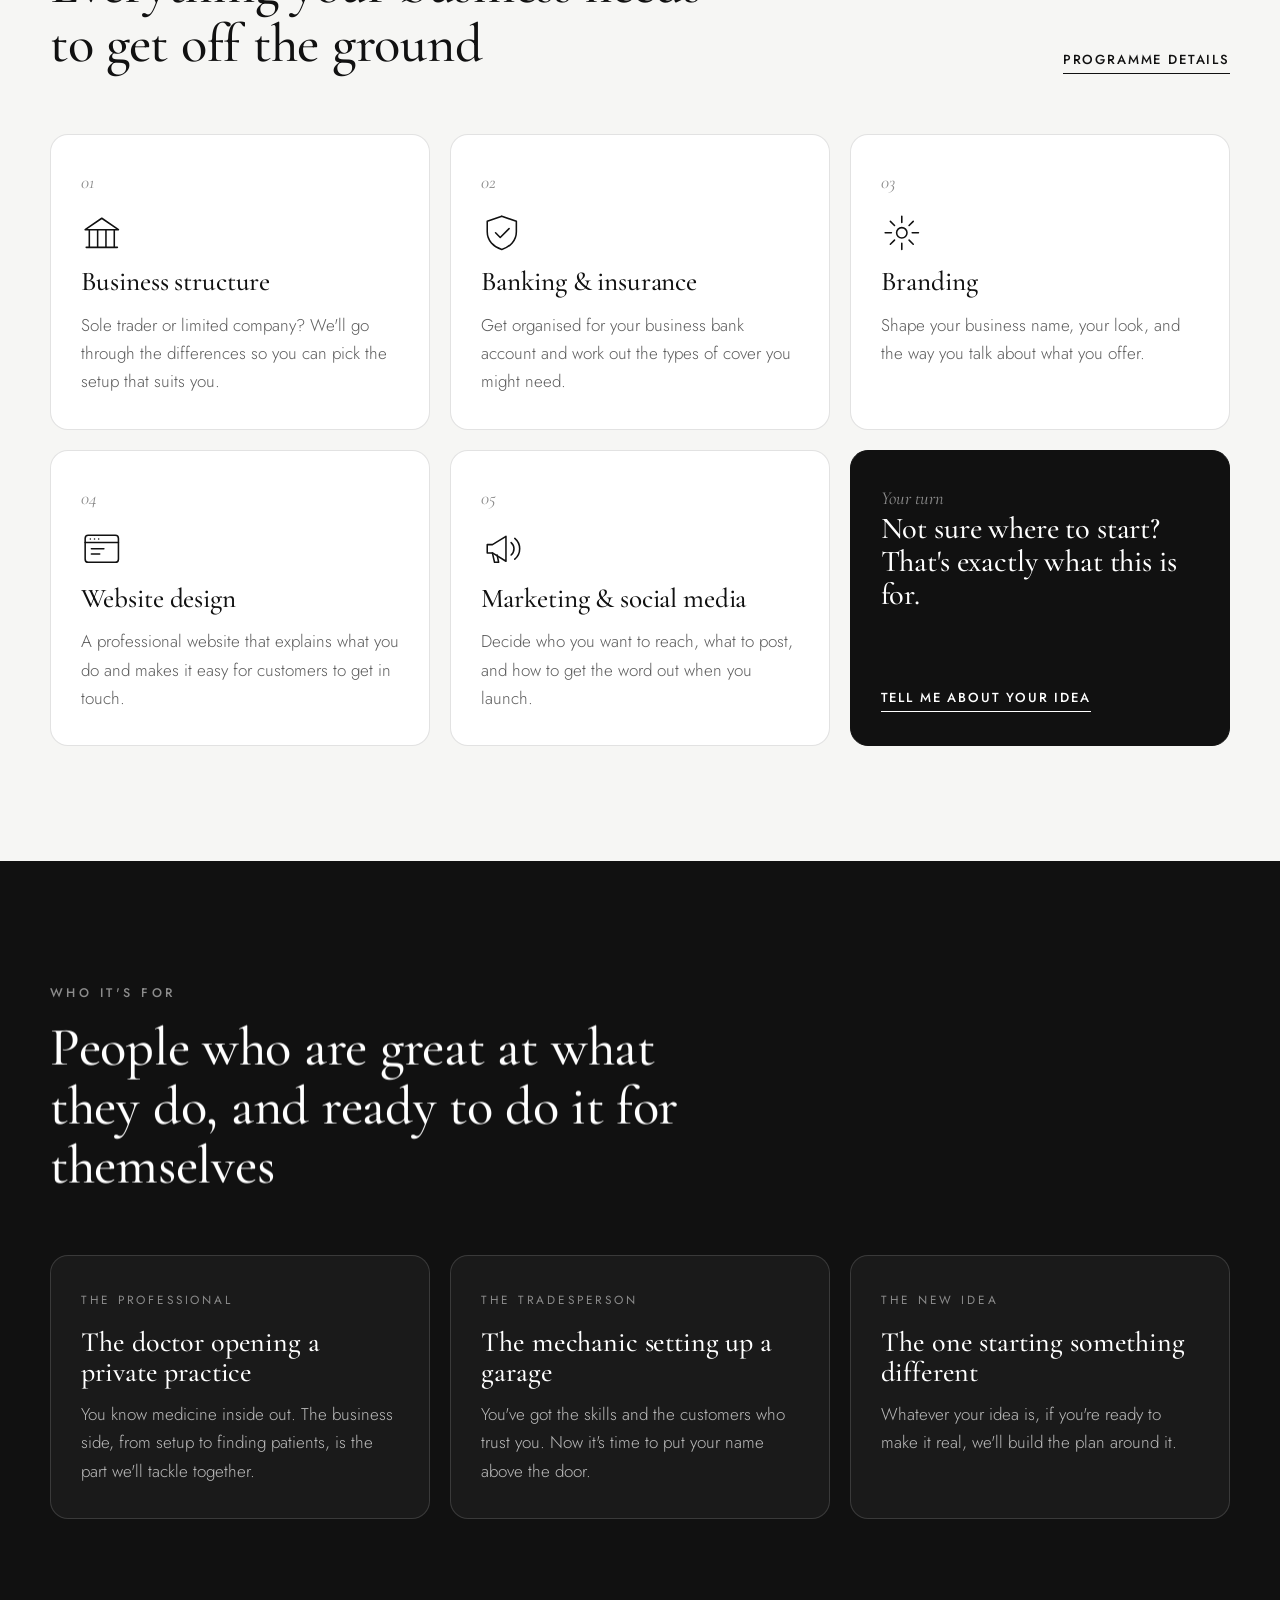
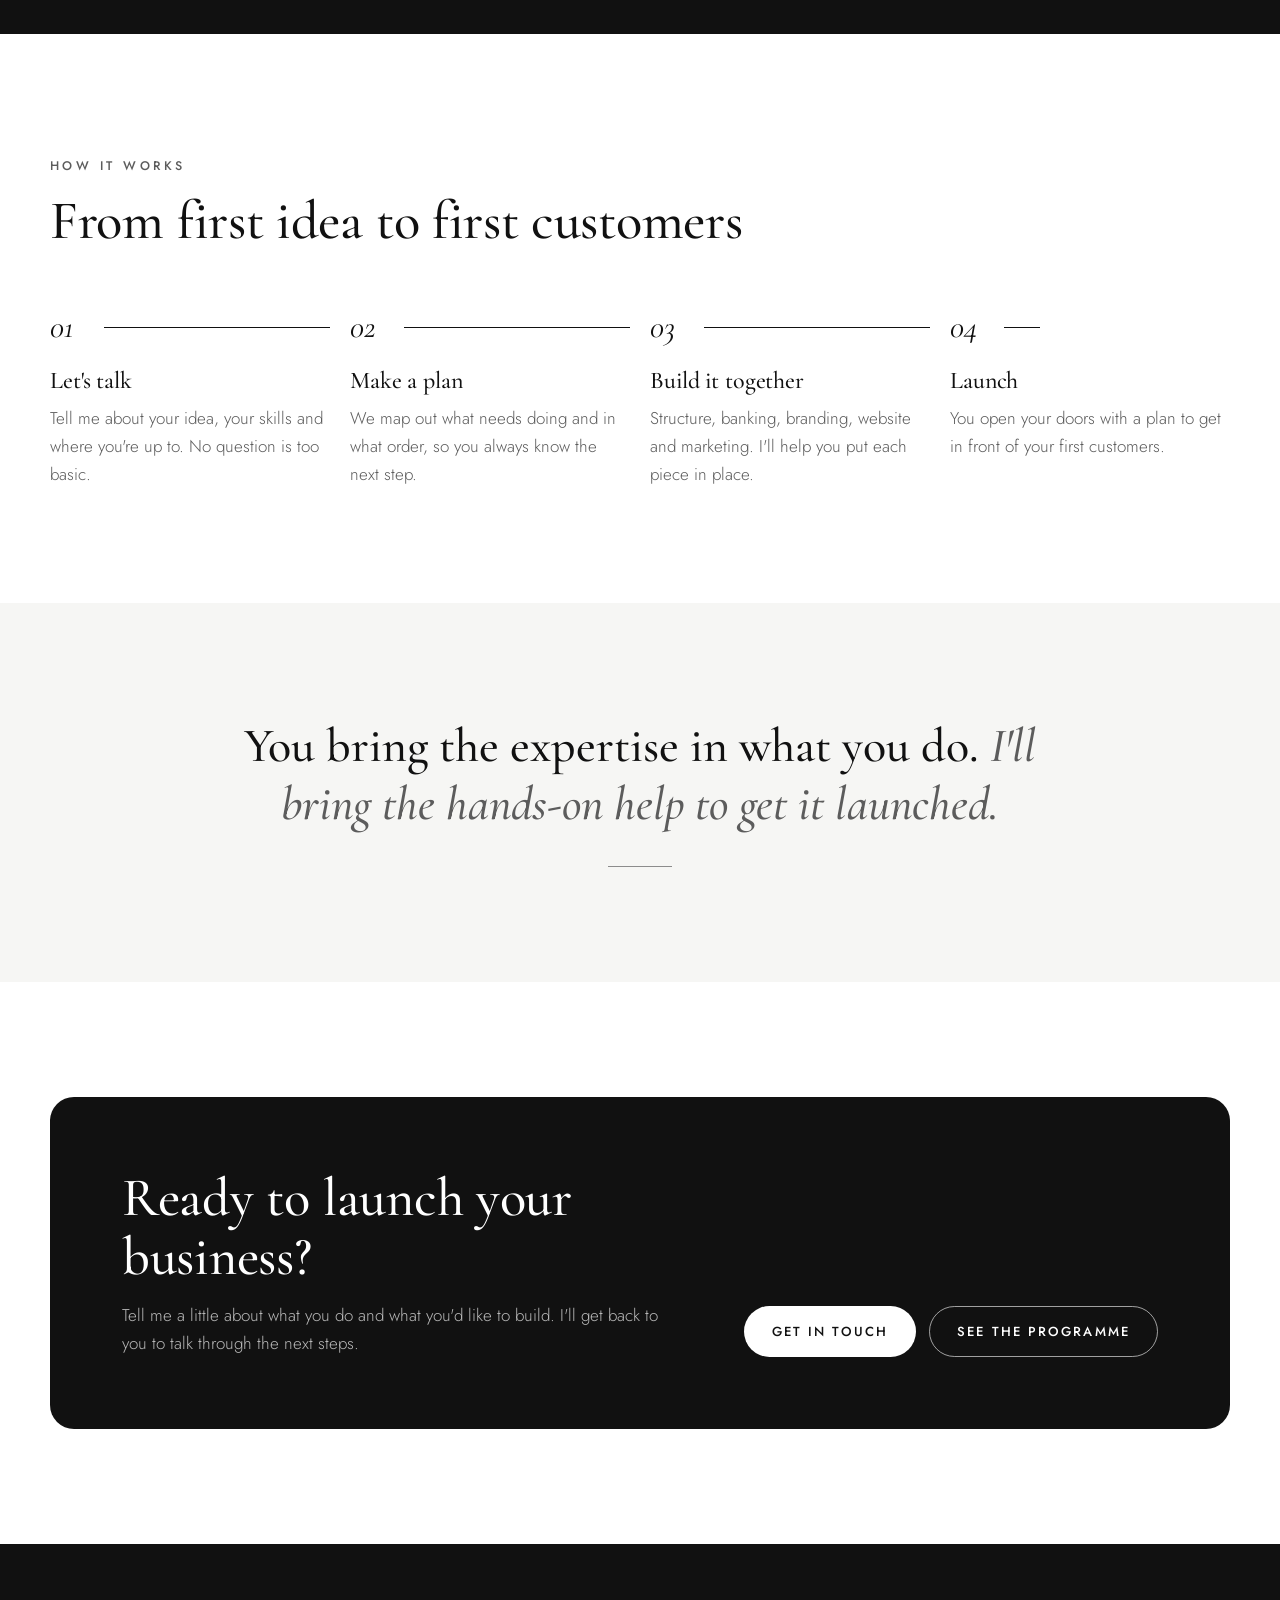
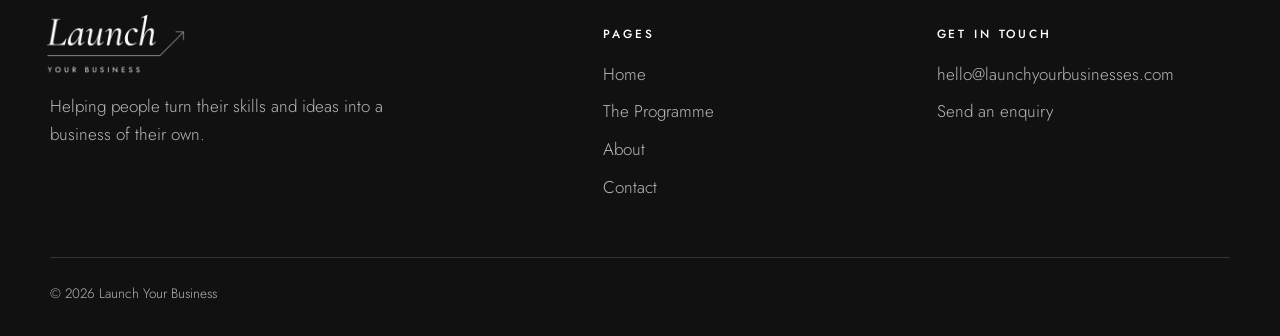
==== commit 7579f97c: "Use logo for favicons, add social share image and Twitter meta, point URLs at launch.buildyourweb.ae" ====
--- a/index.html
+++ b/index.html
@@ -27,19 +27,29 @@
         } catch (e) {}
       })();
     </script>
-    <link rel="canonical" href="https://www.launchyourbusinesses.com/" />
-
-    <link rel="icon" type="image/png" href="assets/logo/favicon.png?v=1" />
-    <link rel="apple-touch-icon" href="assets/logo/favicon.png?v=1" />
+    <link rel="canonical" href="https://launch.buildyourweb.ae/" />
+
+    <link rel="icon" href="favicon.ico?v=2" sizes="48x48" />
+    <link rel="icon" type="image/png" sizes="32x32" href="assets/logo/favicon-32.png?v=2" />
+    <link rel="icon" type="image/png" sizes="512x512" href="assets/logo/favicon.png?v=2" />
+    <link rel="apple-touch-icon" sizes="180x180" href="assets/logo/apple-touch-icon.png?v=2" />
 
     <meta property="og:type" content="website" />
-    <meta property="og:url" content="https://www.launchyourbusinesses.com/" />
+    <meta property="og:url" content="https://launch.buildyourweb.ae/" />
     <meta property="og:title" content="Launch Your Business | Business Start-Up Programme" />
     <meta property="og:description" content="Hands-on help turning your skills and ideas into a business of your own, from the first decisions to your first customers." />
-    <meta property="og:image" content="https://www.launchyourbusinesses.com/assets/logo/lyb-logo.png" />
+    <meta property="og:image" content="https://launch.buildyourweb.ae/assets/logo/og-image.png" />
+    <meta property="og:image:type" content="image/png" />
+    <meta property="og:image:width" content="1200" />
+    <meta property="og:image:height" content="630" />
+    <meta property="og:image:alt" content="Launch Your Business logo" />
     <meta property="og:site_name" content="Launch Your Business" />
     <meta property="og:locale" content="en_GB" />
     <meta name="twitter:card" content="summary_large_image" />
+    <meta name="twitter:title" content="Launch Your Business | Business Start-Up Programme" />
+    <meta name="twitter:description" content="Hands-on help turning your skills and ideas into a business of your own, from the first decisions to your first customers." />
+    <meta name="twitter:image" content="https://launch.buildyourweb.ae/assets/logo/og-image.png" />
+    <meta name="twitter:image:alt" content="Launch Your Business logo" />
 
     <link rel="preconnect" href="https://fonts.googleapis.com" />
     <link rel="preconnect" href="https://fonts.gstatic.com" crossorigin />
@@ -50,8 +60,8 @@
         "@context": "https://schema.org",
         "@type": "ProfessionalService",
         "name": "Launch Your Business",
-        "url": "https://www.launchyourbusinesses.com/",
-        "logo": "https://www.launchyourbusinesses.com/assets/logo/lyb-logo.png",
+        "url": "https://launch.buildyourweb.ae/",
+        "logo": "https://launch.buildyourweb.ae/assets/logo/lyb-logo.png",
         "description": "A business start-up programme helping people turn their skills and ideas into a business of their own: business structure, banking and insurance, branding, website design, and marketing and social media."
       }
     </script>
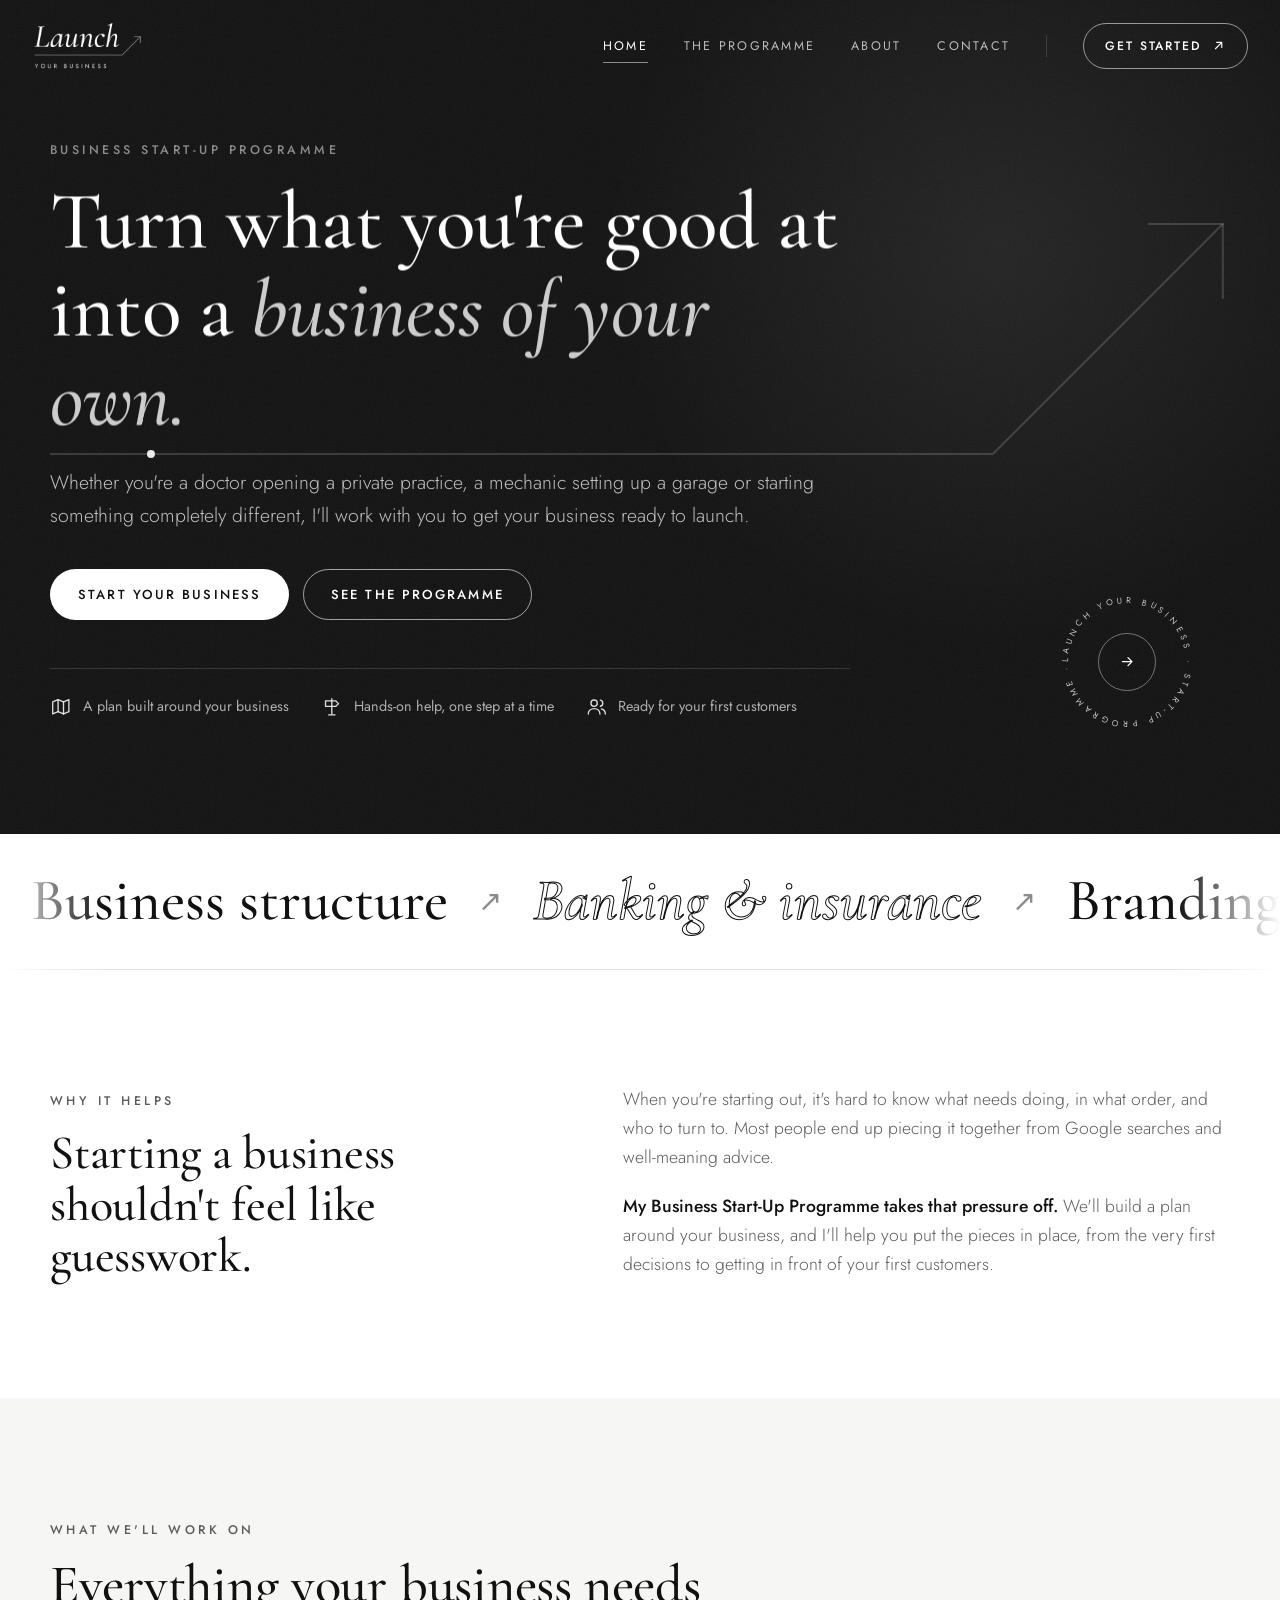
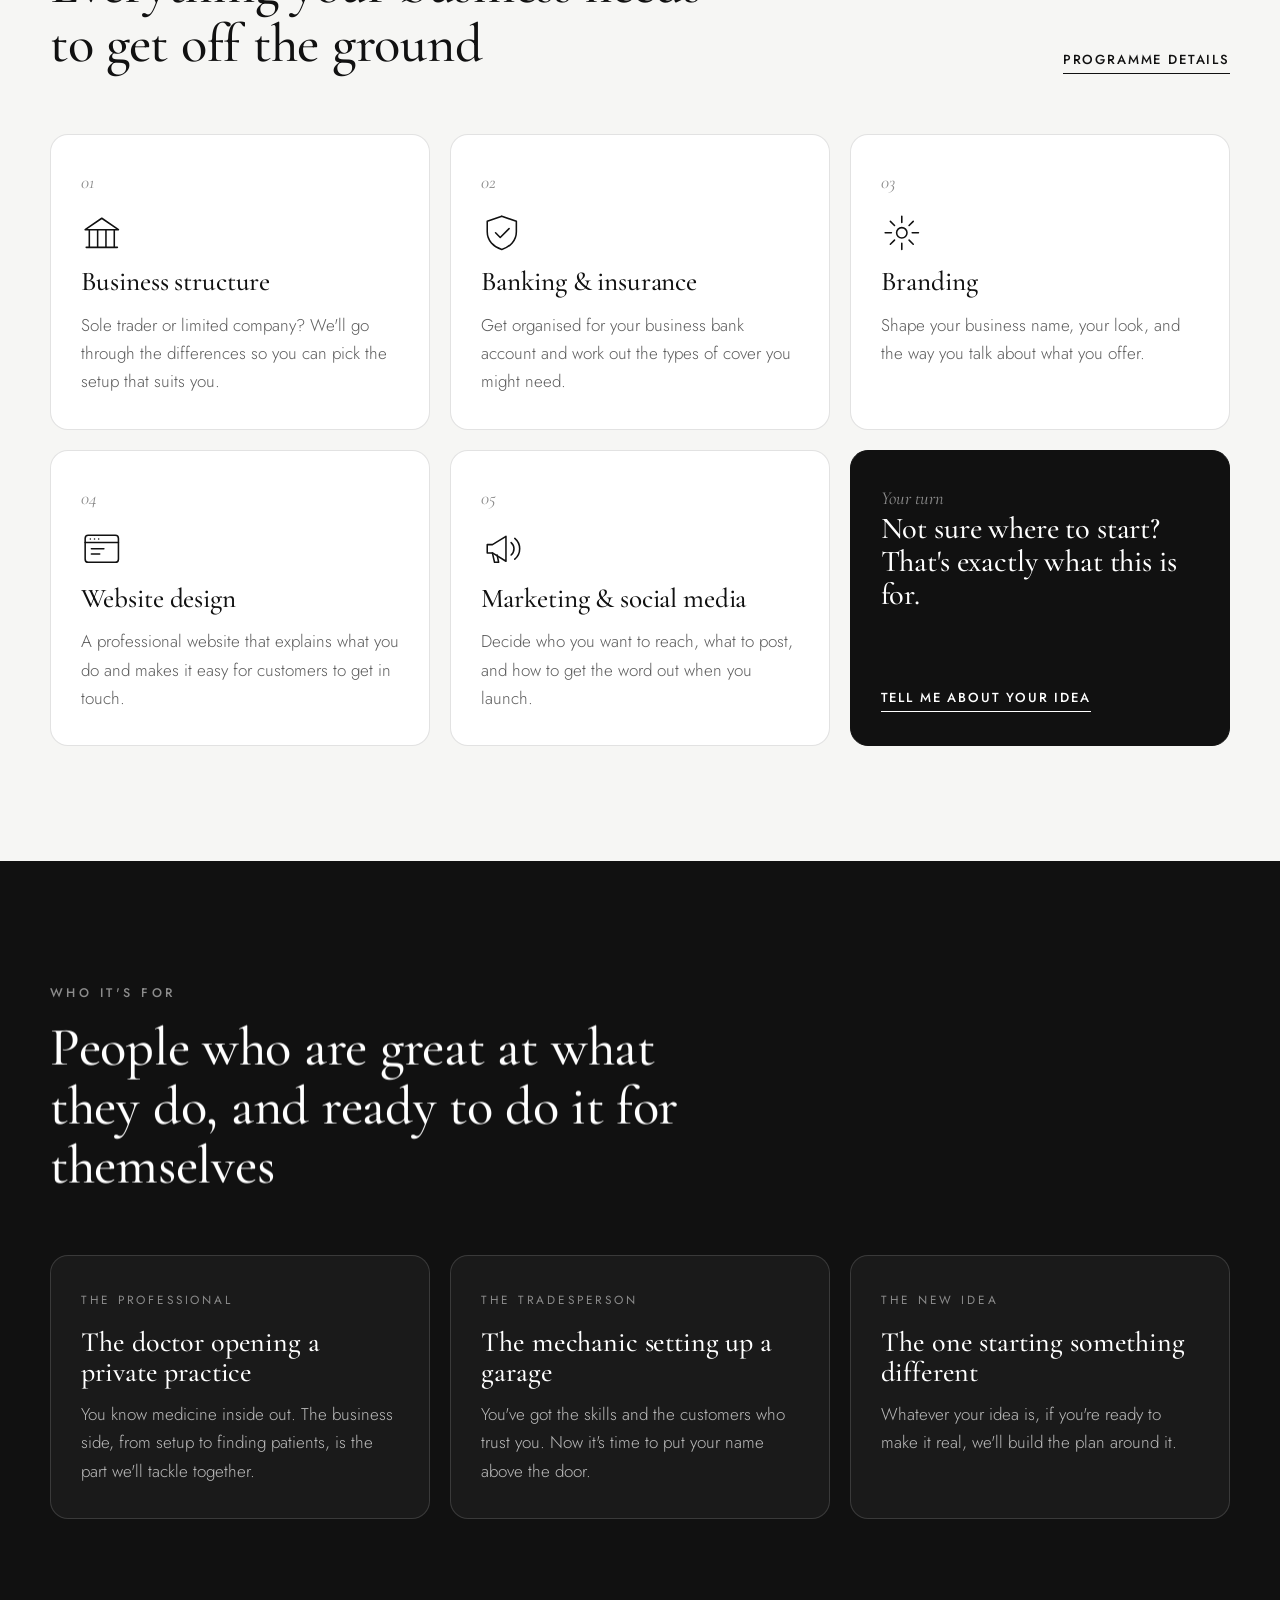
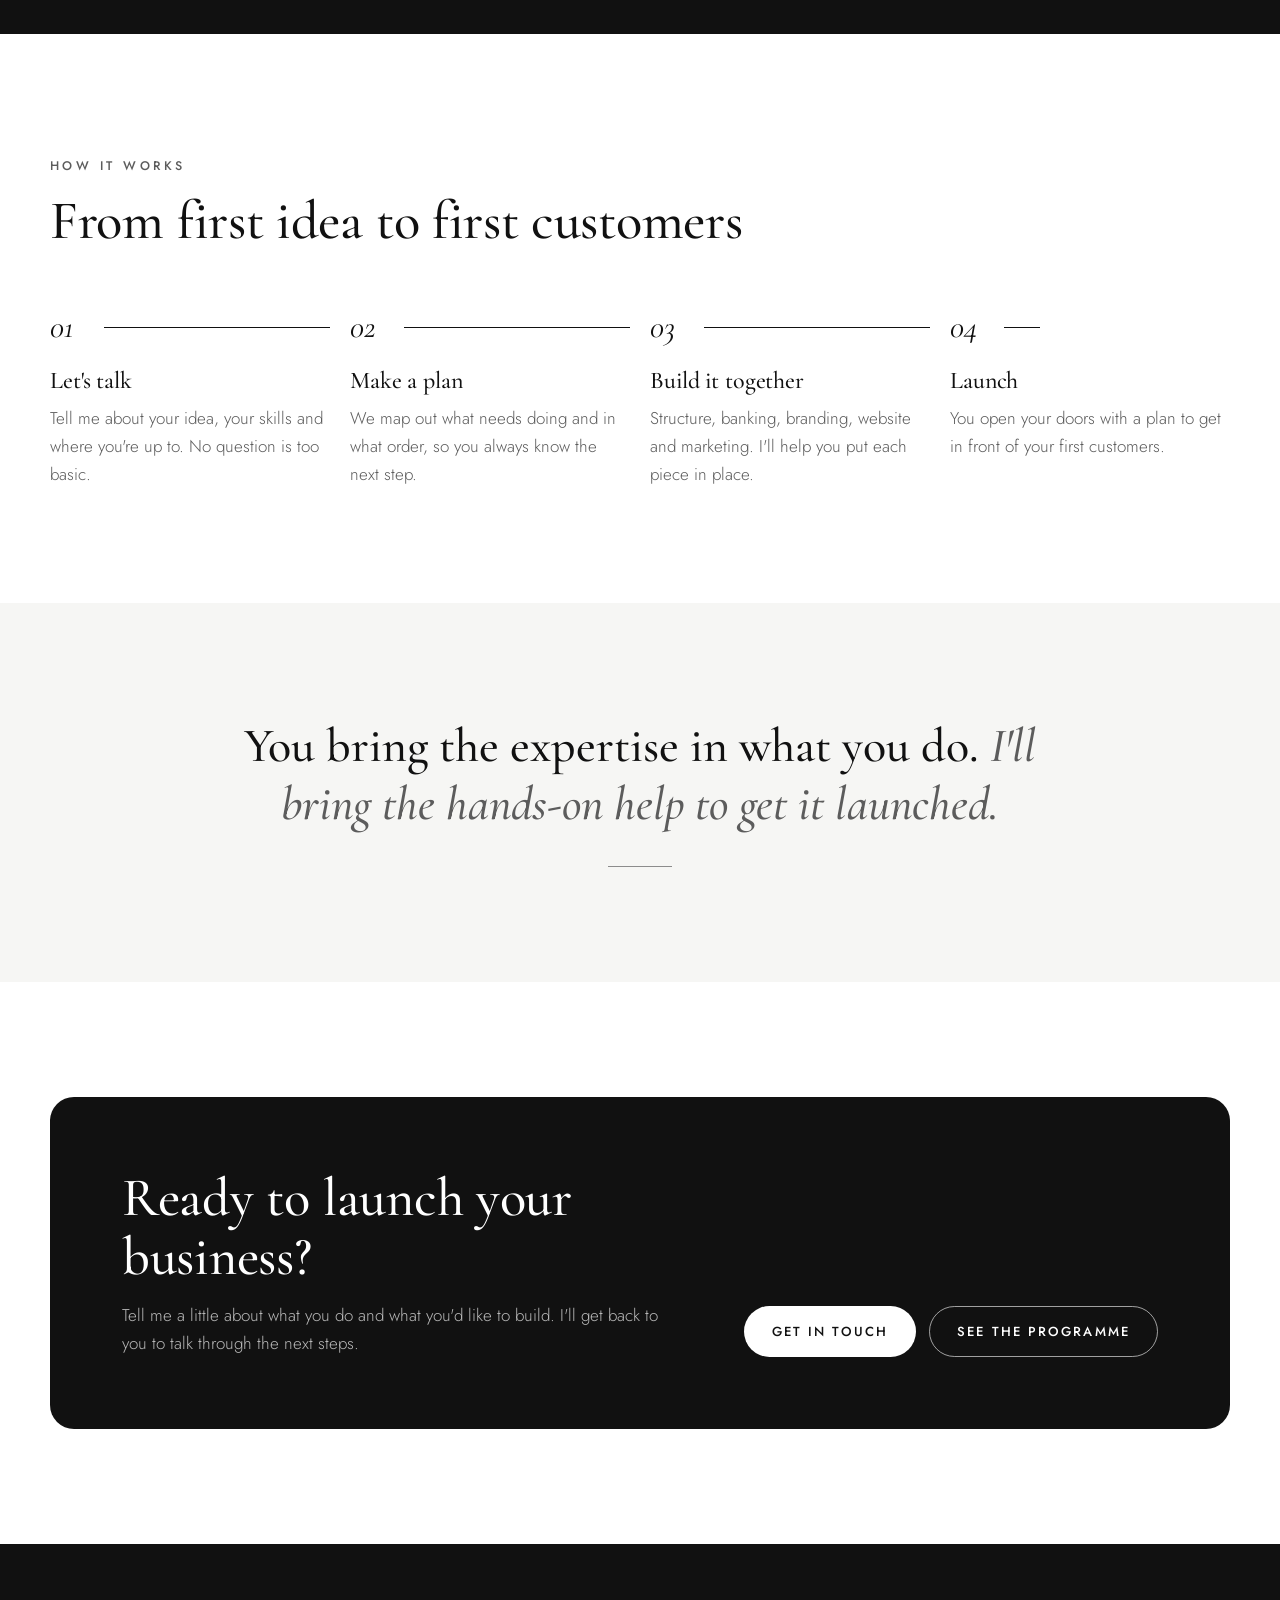
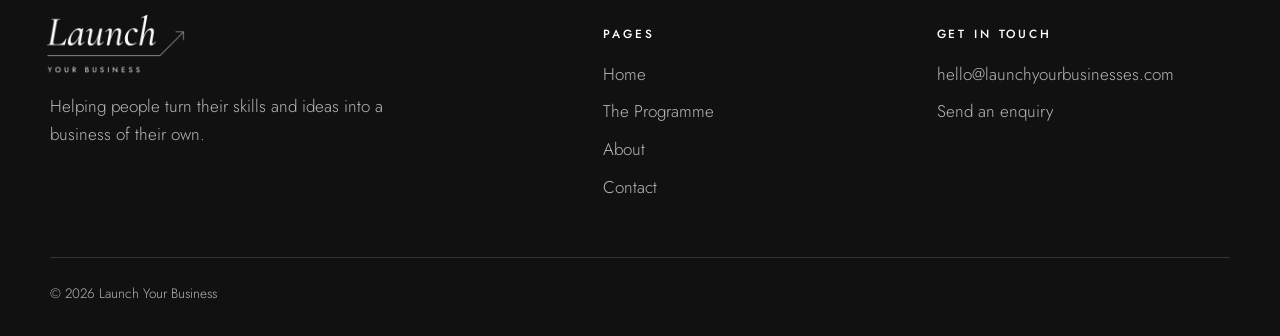
==== commit a3c167ba: "Fit share image logo inside centre square so cropped previews show it fully Co-Authored-By: Claude O" ====
--- a/index.html
+++ b/index.html
@@ -38,7 +38,7 @@
     <meta property="og:url" content="https://launch.buildyourweb.ae/" />
     <meta property="og:title" content="Launch Your Business | Business Start-Up Programme" />
     <meta property="og:description" content="Hands-on help turning your skills and ideas into a business of your own, from the first decisions to your first customers." />
-    <meta property="og:image" content="https://launch.buildyourweb.ae/assets/logo/og-image.png" />
+    <meta property="og:image" content="https://launch.buildyourweb.ae/assets/logo/og-image.png?v=2" />
     <meta property="og:image:type" content="image/png" />
     <meta property="og:image:width" content="1200" />
     <meta property="og:image:height" content="630" />
@@ -48,7 +48,7 @@
     <meta name="twitter:card" content="summary_large_image" />
     <meta name="twitter:title" content="Launch Your Business | Business Start-Up Programme" />
     <meta name="twitter:description" content="Hands-on help turning your skills and ideas into a business of your own, from the first decisions to your first customers." />
-    <meta name="twitter:image" content="https://launch.buildyourweb.ae/assets/logo/og-image.png" />
+    <meta name="twitter:image" content="https://launch.buildyourweb.ae/assets/logo/og-image.png?v=2" />
     <meta name="twitter:image:alt" content="Launch Your Business logo" />
 
     <link rel="preconnect" href="https://fonts.googleapis.com" />
